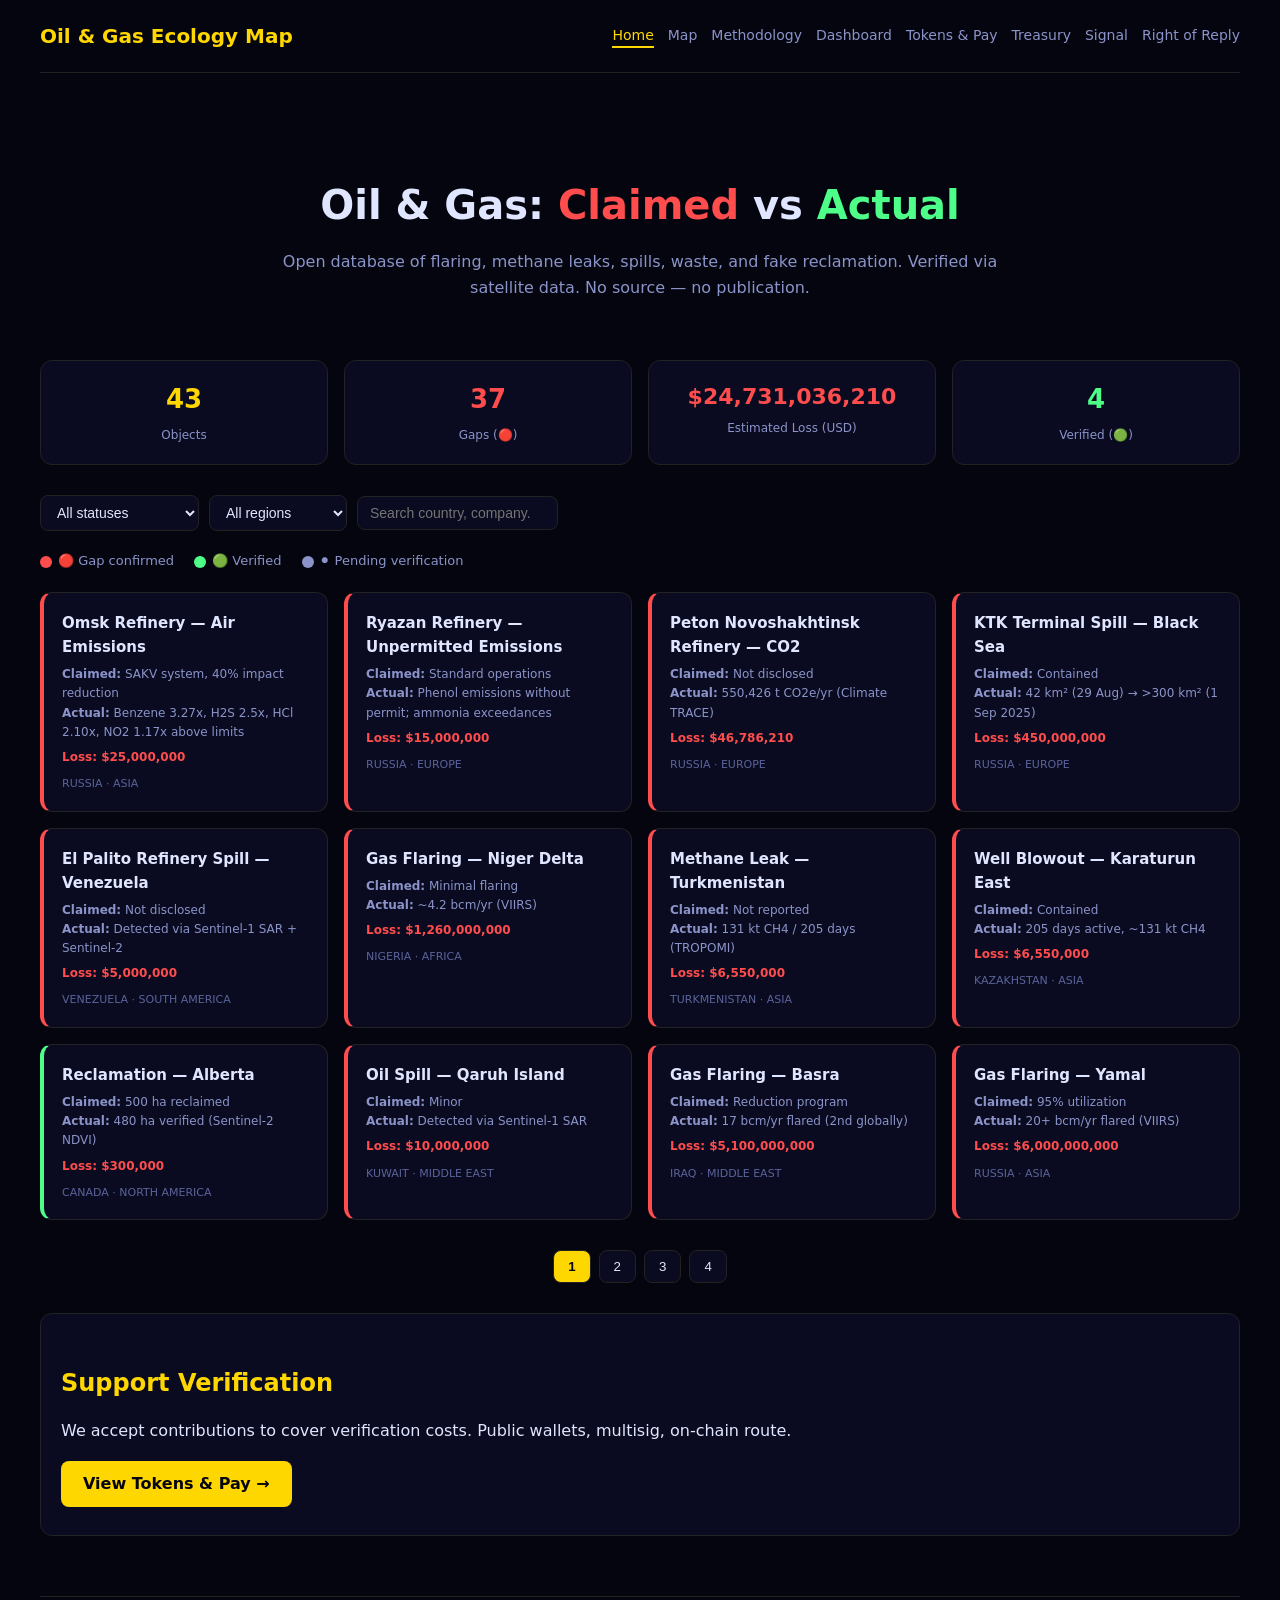
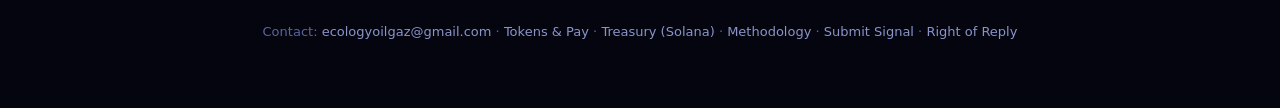
==== index.html @ 0d6c4e6f "Update index.html" ====
<!DOCTYPE html>
<html lang="en">
<head>
<meta charset="UTF-8">
<meta name="viewport" content="width=device-width,initial-scale=1">
<title>Oil & Gas Ecology Map — Claimed vs Actual</title>
<meta name="description" content="Open database of oil & gas gaps: flaring, methane leaks, spills, waste, fake reclamation. Verified via VIIRS, TROPOMI, Sentinel.">
<link rel="stylesheet" href="style.css">
</head>
<body>
<header>
  <div class="logo">Oil & Gas Ecology Map</div>
  <nav>
    <a href="index.html" class="active">Home</a>
    <a href="map.html">Map</a>
    <a href="methodology.html">Methodology</a>
    <a href="dashboard.html">Dashboard</a>
    <a href="tokens.html">Tokens & Pay</a>
    <a href="treasury.html">Treasury</a>
    <a href="signal.html">Signal</a>
    <a href="response.html">Right of Reply</a>
  </nav>
</header>
<main>
  <section class="hero">
    <h1>Oil & Gas: <span class="red">Claimed</span> vs <span class="green">Actual</span></h1>
    <p>Open database of flaring, methane leaks, spills, waste, and fake reclamation. Verified via satellite data. No source — no publication.</p>
  </section>
  <section class="stats" id="stats"></section>
  <div class="filters">
    <select id="filter-status">
      <option value="">All statuses</option>
      <option value="red">🔴 Gap confirmed</option>
      <option value="green">🟢 Verified</option>
      <option value="gray">⚫ Pending</option>
    </select>
    <select id="filter-region">
      <option value="">All regions</option>
      <option>Africa</option><option>Asia</option><option>Europe</option>
      <option>North America</option><option>South America</option>
      <option>Oceania</option><option>Middle East</option>
    </select>
    <input id="filter-search" type="search" placeholder="Search country, company...">
  </div>
  <div class="legend">
    <span><i class="dot red"></i> 🔴 Gap confirmed</span>
    <span><i class="dot green"></i> 🟢 Verified</span>
    <span><i class="dot gray"></i> ⚫ Pending verification</span>
  </div>
  <section id="cards" class="grid"></section>
  <div id="pagination" class="pagination"></div>
  <section class="detail-block">
    <h2>Support Verification</h2>
    <p>We accept contributions to cover verification costs. Public wallets, multisig, on-chain route.</p>
    <p><a href="tokens.html" class="btn-primary">View Tokens & Pay →</a></p>
  </section>
</main>
<footer>
  <p>Contact: <a href="mailto:ecologyoilgaz@gmail.com">ecologyoilgaz@gmail.com</a> ·
    <a href="tokens.html">Tokens & Pay</a> ·
    <a href="treasury.html">Treasury (Solana)</a> ·
    <a href="methodology.html">Methodology</a> ·
    <a href="signal.html">Submit Signal</a> ·
    <a href="response.html">Right of Reply</a>
  </p>
</footer>
<script src="app.js"></script>
</body>
</html>
---- style.css ----
:root{--bg:#050510;--text:#E0E6FF;--red:#FF4D4D;--green:#4DFF88;--gold:#FFD700;--muted:#8A94C8;--card:#0a0a20;--border:#222;}
*{margin:0;padding:0;box-sizing:border-box;}
body{font-family:system-ui,-apple-system,sans-serif;background:var(--bg);color:var(--text);line-height:1.6;padding:0 20px 40px;}
a{color:var(--gold);text-decoration:none;}
a:hover{text-decoration:underline;}
header{display:flex;justify-content:space-between;align-items:center;padding:20px 0;border-bottom:1px solid var(--border);margin-bottom:30px;flex-wrap:wrap;gap:10px;max-width:1200px;margin-left:auto;margin-right:auto;}
.logo{font-weight:700;font-size:20px;color:var(--gold);}
nav{display:flex;gap:14px;flex-wrap:wrap;}
nav a{color:var(--muted);font-size:14px;}
nav a:hover{color:var(--gold);}
nav a.active{color:var(--gold);border-bottom:2px solid var(--gold);}
main{max-width:1200px;margin:0 auto;}
.hero{text-align:center;padding:50px 0 30px;}
.hero h1{font-size:40px;margin-bottom:12px;}
.hero .red{color:var(--red);}.hero .green{color:var(--green);}
.hero p{color:var(--muted);max-width:750px;margin:0 auto;}
.stats{display:grid;grid-template-columns:repeat(4,1fr);gap:16px;margin:30px 0;}
.stat{background:var(--card);border:1px solid var(--border);border-radius:12px;padding:18px;text-align:center;}
.stat .num{display:block;font-size:26px;font-weight:700;color:var(--gold);}
.stat .label{font-size:12px;color:var(--muted);}
.grid{display:grid;grid-template-columns:repeat(auto-fill,minmax(280px,1fr));gap:16px;margin:20px 0;}
.card{background:var(--card);border-radius:12px;padding:18px;color:var(--text);border:1px solid var(--border);transition:.2s;}
.card:hover{border-color:var(--gold);transform:translateY(-2px);}
.card.red{border-left:4px solid var(--red);}
.card.green{border-left:4px solid var(--green);}
.card.gray{border-left:4px solid var(--muted);}
.card-title{font-weight:600;margin-bottom:6px;font-size:15px;}
.card-meta{font-size:12px;color:var(--muted);}
.card-country{font-size:11px;text-transform:uppercase;color:#5A649A;margin-top:8px;}
.filters{display:flex;gap:10px;flex-wrap:wrap;margin:20px 0;align-items:center;}
.filters select,.filters input{background:var(--card);border:1px solid var(--border);color:var(--text);padding:8px 12px;border-radius:8px;font-size:14px;}
.filters select:focus,.filters input:focus{outline:none;border-color:var(--gold);}
h1{font-size:32px;margin:20px 0;}
h2{font-size:24px;margin:30px 0 15px;color:var(--gold);}
h3{font-size:16px;margin:20px 0 8px;color:var(--muted);text-transform:uppercase;letter-spacing:.5px;}
.detail-block{background:var(--card);border:1px solid var(--border);border-radius:12px;padding:20px;margin:20px 0;}
.detail-block p{margin:8px 0;}
.status-badge{display:inline-block;padding:6px 14px;border-radius:20px;font-size:13px;font-weight:600;margin:10px 0;}
.status-badge.red{background:rgba(255,77,77,.15);color:var(--red);border:1px solid var(--red);}
.status-badge.green{background:rgba(77,255,136,.15);color:var(--green);border:1px solid var(--green);}
.status-badge.gray{background:rgba(138,148,200,.15);color:var(--muted);border:1px solid var(--muted);}
table{width:100%;border-collapse:collapse;margin:15px 0;font-size:14px;}
th,td{padding:10px;text-align:left;border-bottom:1px solid var(--border);}
th{color:var(--muted);font-size:12px;text-transform:uppercase;}
footer{margin-top:60px;padding:25px 0;border-top:1px solid var(--border);font-size:13px;color:#5A649A;text-align:center;max-width:1200px;margin-left:auto;margin-right:auto;}
footer a{color:var(--muted);}
#map{height:70vh;border-radius:12px;border:1px solid var(--border);}
.legend{display:flex;gap:20px;margin:15px 0;font-size:13px;color:var(--muted);flex-wrap:wrap;}
.legend span{display:flex;align-items:center;gap:6px;}
.dot{width:12px;height:12px;border-radius:50%;display:inline-block;}
.dot.red{background:var(--red);}.dot.green{background:var(--green);}.dot.gray{background:var(--muted);}
.pagination{display:flex;gap:8px;justify-content:center;margin:30px 0;flex-wrap:wrap;}
.pagination button{background:var(--card);border:1px solid var(--border);color:var(--text);padding:8px 14px;border-radius:8px;cursor:pointer;}
.pagination button:hover{border-color:var(--gold);}
.pagination button.active{background:var(--gold);color:var(--bg);font-weight:600;}
.btn-primary{display:inline-block;background:var(--gold);color:var(--bg);padding:10px 22px;border-radius:8px;font-weight:700;margin-top:10px;}
.btn-primary:hover{opacity:.9;}
code{background:#111;padding:2px 6px;border-radius:4px;font-size:13px;color:var(--gold);word-break:break-all;}
@media(max-width:768px){.stats{grid-template-columns:1fr 1fr;}.hero h1{font-size:28px;}header{flex-direction:column;align-items:flex-start;}}
@media(max-width:480px){.stats{grid-template-columns:1fr;}}
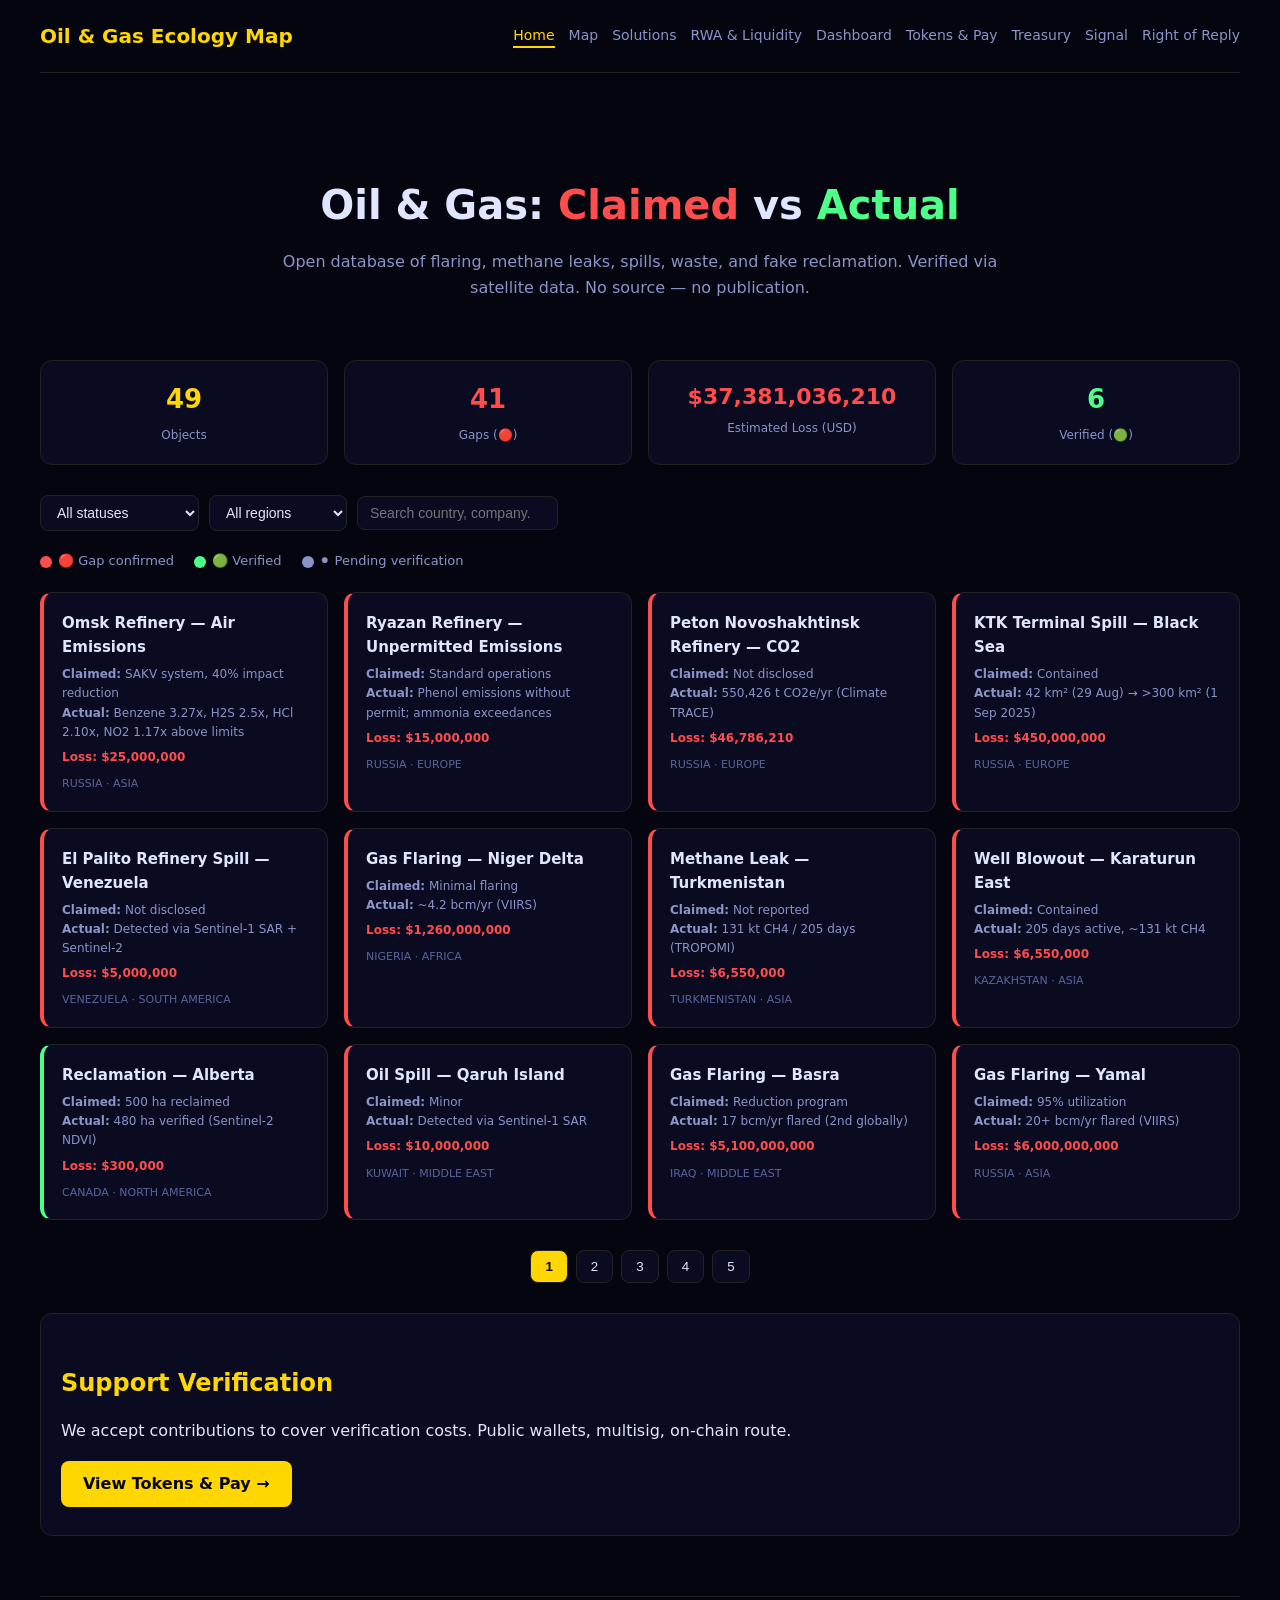
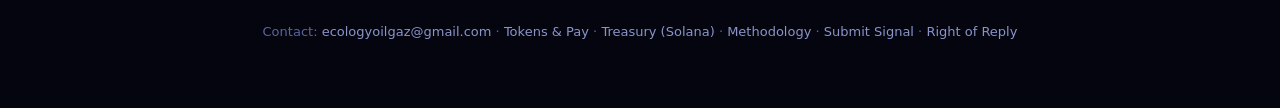
==== commit 7809fdf8: "Update index.html" ====
--- a/index.html
+++ b/index.html
@@ -13,7 +13,8 @@
   <nav>
     <a href="index.html" class="active">Home</a>
     <a href="map.html">Map</a>
-    <a href="methodology.html">Methodology</a>
+    <a href="solutions.html">Solutions</a>
+    <a href="rwa.html">RWA & Liquidity</a>
     <a href="dashboard.html">Dashboard</a>
     <a href="tokens.html">Tokens & Pay</a>
     <a href="treasury.html">Treasury</a>
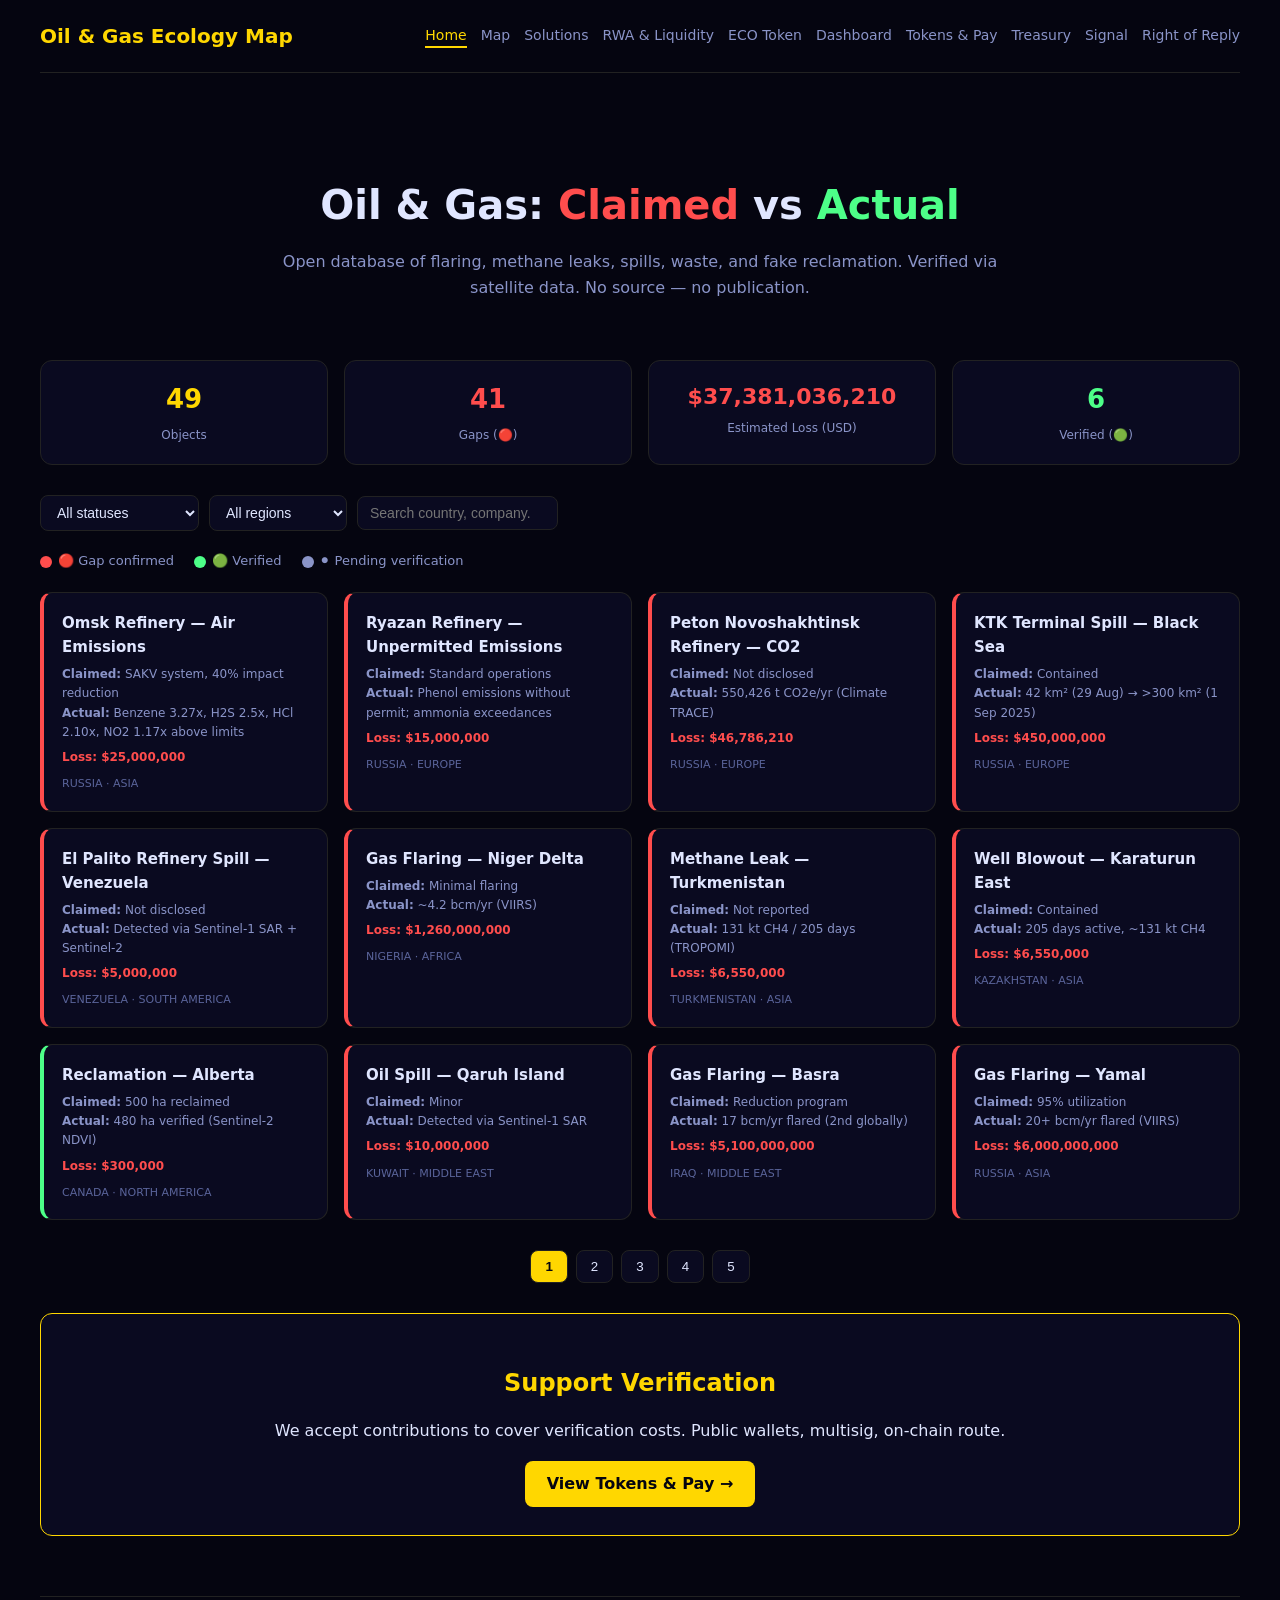
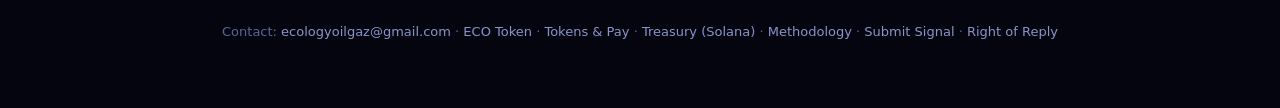
==== commit 02e06fa6: "Update index.html" ====
--- a/index.html
+++ b/index.html
@@ -5,6 +5,7 @@
 <meta name="viewport" content="width=device-width,initial-scale=1">
 <title>Oil & Gas Ecology Map — Claimed vs Actual</title>
 <meta name="description" content="Open database of oil & gas gaps: flaring, methane leaks, spills, waste, fake reclamation. Verified via VIIRS, TROPOMI, Sentinel.">
+<link rel="icon" href="favicon.png" type="image/png">
 <link rel="stylesheet" href="style.css">
 </head>
 <body>
@@ -15,6 +16,7 @@
     <a href="map.html">Map</a>
     <a href="solutions.html">Solutions</a>
     <a href="rwa.html">RWA & Liquidity</a>
+    <a href="eco-token.html">ECO Token</a>
     <a href="dashboard.html">Dashboard</a>
     <a href="tokens.html">Tokens & Pay</a>
     <a href="treasury.html">Treasury</a>
@@ -50,7 +52,7 @@
   </div>
   <section id="cards" class="grid"></section>
   <div id="pagination" class="pagination"></div>
-  <section class="detail-block">
+  <section class="detail-block" style="text-align:center; border-color: var(--gold);">
     <h2>Support Verification</h2>
     <p>We accept contributions to cover verification costs. Public wallets, multisig, on-chain route.</p>
     <p><a href="tokens.html" class="btn-primary">View Tokens & Pay →</a></p>
@@ -58,6 +60,7 @@
 </main>
 <footer>
   <p>Contact: <a href="mailto:ecologyoilgaz@gmail.com">ecologyoilgaz@gmail.com</a> ·
+    <a href="eco-token.html">ECO Token</a> ·
     <a href="tokens.html">Tokens & Pay</a> ·
     <a href="treasury.html">Treasury (Solana)</a> ·
     <a href="methodology.html">Methodology</a> ·
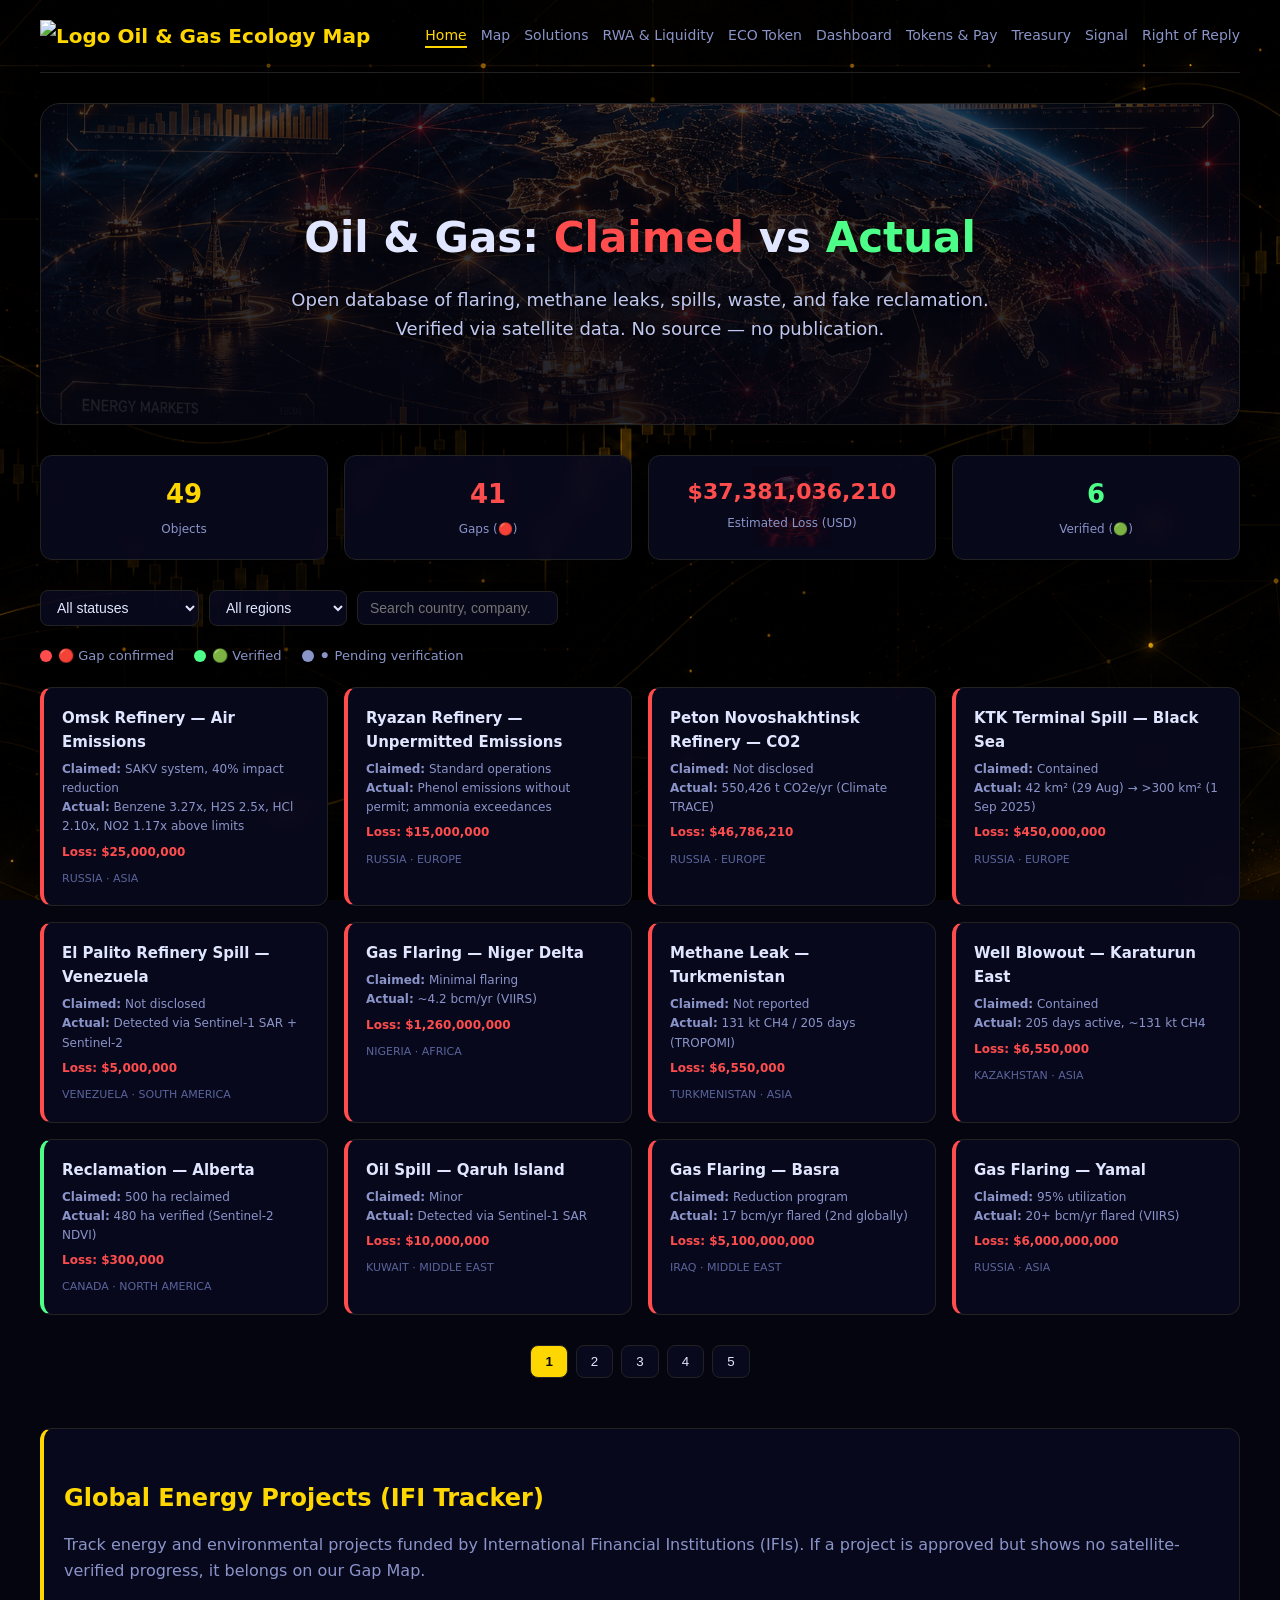
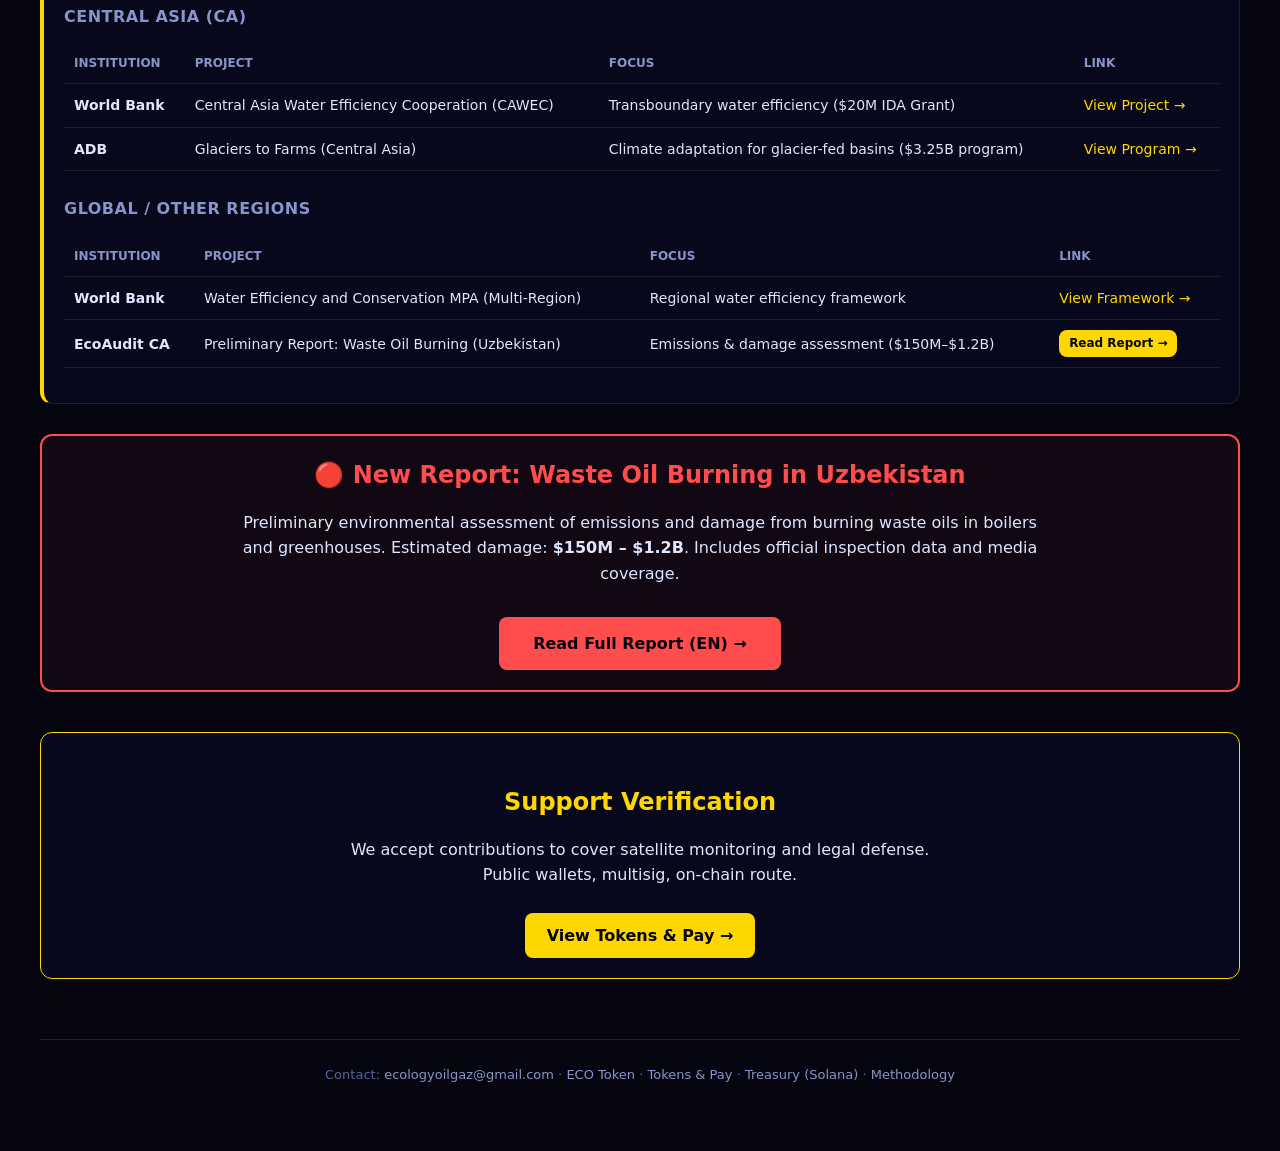
==== commit c6c559f3: "Update index.html" ====
--- a/index.html
+++ b/index.html
@@ -4,13 +4,12 @@
 <meta charset="UTF-8">
 <meta name="viewport" content="width=device-width,initial-scale=1">
 <title>Oil & Gas Ecology Map — Claimed vs Actual</title>
-<meta name="description" content="Open database of oil & gas gaps: flaring, methane leaks, spills, waste, fake reclamation. Verified via VIIRS, TROPOMI, Sentinel.">
 <link rel="icon" href="favicon.png" type="image/png">
 <link rel="stylesheet" href="style.css">
 </head>
 <body>
 <header>
-  <div class="logo">Oil & Gas Ecology Map</div>
+  <div class="logo"><img src="logo-header.png" alt="Logo"> Oil & Gas Ecology Map</div>
   <nav>
     <a href="index.html" class="active">Home</a>
     <a href="map.html">Map</a>
@@ -29,7 +28,9 @@
     <h1>Oil & Gas: <span class="red">Claimed</span> vs <span class="green">Actual</span></h1>
     <p>Open database of flaring, methane leaks, spills, waste, and fake reclamation. Verified via satellite data. No source — no publication.</p>
   </section>
+  
   <section class="stats" id="stats"></section>
+  
   <div class="filters">
     <select id="filter-status">
       <option value="">All statuses</option>
@@ -39,23 +40,89 @@
     </select>
     <select id="filter-region">
       <option value="">All regions</option>
-      <option>Africa</option><option>Asia</option><option>Europe</option>
-      <option>North America</option><option>South America</option>
-      <option>Oceania</option><option>Middle East</option>
+      <option>Africa</option>
+      <option>Asia</option>
+      <option>Central Asia</option>
+      <option>Europe</option>
+      <option>North America</option>
+      <option>South America</option>
+      <option>Oceania</option>
+      <option>Middle East</option>
+      <option>Global</option>
     </select>
     <input id="filter-search" type="search" placeholder="Search country, company...">
   </div>
+  
   <div class="legend">
     <span><i class="dot red"></i> 🔴 Gap confirmed</span>
     <span><i class="dot green"></i> 🟢 Verified</span>
     <span><i class="dot gray"></i> ⚫ Pending verification</span>
   </div>
+  
   <section id="cards" class="grid"></section>
   <div id="pagination" class="pagination"></div>
-  <section class="detail-block" style="text-align:center; border-color: var(--gold);">
+
+  <!-- БЛОК IFI PROJECT TRACKER -->
+  <section class="detail-block" style="border-left: 4px solid var(--gold); margin-top: 50px;">
+    <h2>Global Energy Projects (IFI Tracker)</h2>
+    <p style="color:var(--muted); margin-bottom: 20px;">
+      Track energy and environmental projects funded by International Financial Institutions (IFIs). 
+      If a project is approved but shows no satellite-verified progress, it belongs on our Gap Map.
+    </p>
+
+    <h3>Central Asia (CA)</h3>
+    <table style="width:100%; margin-bottom: 25px;">
+      <thead><tr><th>Institution</th><th>Project</th><th>Focus</th><th>Link</th></tr></thead>
+      <tbody>
+        <tr>
+          <td><strong>World Bank</strong></td>
+          <td>Central Asia Water Efficiency Cooperation (CAWEC)</td>
+          <td>Transboundary water efficiency ($20M IDA Grant)</td>
+          <td><a href="https://projects.worldbank.org/en/projects-operations/project-detail/P515897" target="_blank">View Project →</a></td>
+        </tr>
+        <tr>
+          <td><strong>ADB</strong></td>
+          <td>Glaciers to Farms (Central Asia)</td>
+          <td>Climate adaptation for glacier-fed basins ($3.25B program)</td>
+          <td><a href="https://www.adb.org/news/green-climate-fund-approves-250-million-adb-glacial-melt-adaptation-program-central-asia-south" target="_blank">View Program →</a></td>
+        </tr>
+      </tbody>
+    </table>
+
+    <h3>Global / Other Regions</h3>
+    <table style="width:100%;">
+      <thead><tr><th>Institution</th><th>Project</th><th>Focus</th><th>Link</th></tr></thead>
+      <tbody>
+        <tr>
+          <td><strong>World Bank</strong></td>
+          <td>Water Efficiency and Conservation MPA (Multi-Region)</td>
+          <td>Regional water efficiency framework</td>
+          <td><a href="https://projects.worldbank.org/en/projects-operations/project-detail/P515897" target="_blank">View Framework →</a></td>
+        </tr>
+        <tr>
+          <td><strong>EcoAudit CA</strong></td>
+          <td>Preliminary Report: Waste Oil Burning (Uzbekistan)</td>
+          <td>Emissions & damage assessment ($150M–$1.2B)</td>
+          <td><a href="report-oil-uz.html" class="btn-primary" style="padding: 4px 10px; font-size: 12px; margin-top: 0;">Read Report →</a></td>
+        </tr>
+      </tbody>
+    </table>
+  </section>
+
+  <!-- ВЫДЕЛЕННЫЙ БЛОК ОТЧЁТА -->
+  <section class="detail-block" style="border: 2px solid var(--red); background: rgba(255, 77, 77, 0.05); margin-top: 30px; text-align: center;">
+    <h2 style="color: var(--red); margin-top: 0;">🔴 New Report: Waste Oil Burning in Uzbekistan</h2>
+    <p style="max-width: 800px; margin: 0 auto 20px auto; color: var(--text); font-size: 16px;">
+      Preliminary environmental assessment of emissions and damage from burning waste oils in boilers and greenhouses. 
+      Estimated damage: <strong>$150M – $1.2B</strong>. Includes official inspection data and media coverage.
+    </p>
+    <a href="report-oil-uz.html" class="btn-primary" style="background: var(--red); font-size: 16px; padding: 14px 34px;">Read Full Report (EN) →</a>
+  </section>
+
+  <section class="detail-block" style="text-align:center; border-color: var(--gold); margin-top: 40px;">
     <h2>Support Verification</h2>
-    <p>We accept contributions to cover verification costs. Public wallets, multisig, on-chain route.</p>
-    <p><a href="tokens.html" class="btn-primary">View Tokens & Pay →</a></p>
+    <p style="max-width: 600px; margin: 0 auto 15px auto;">We accept contributions to cover satellite monitoring and legal defense. Public wallets, multisig, on-chain route.</p>
+    <a href="tokens.html" class="btn-primary">View Tokens & Pay →</a>
   </section>
 </main>
 <footer>
@@ -63,9 +130,7 @@
     <a href="eco-token.html">ECO Token</a> ·
     <a href="tokens.html">Tokens & Pay</a> ·
     <a href="treasury.html">Treasury (Solana)</a> ·
-    <a href="methodology.html">Methodology</a> ·
-    <a href="signal.html">Submit Signal</a> ·
-    <a href="response.html">Right of Reply</a>
+    <a href="methodology.html">Methodology</a>
   </p>
 </footer>
 <script src="app.js"></script>
--- a/style.css
+++ b/style.css
@@ -1,39 +1,47 @@
-:root{--bg:#050510;--text:#E0E6FF;--red:#FF4D4D;--green:#4DFF88;--gold:#FFD700;--muted:#8A94C8;--card:#0a0a20;--border:#222;}
+:root{--bg:#050510;--text:#E0E6FF;--red:#FF4D4D;--green:#4DFF88;--gold:#FFD700;--muted:#8A94C8;--card:rgba(10, 10, 32, 0.85);--border:#222;}
 *{margin:0;padding:0;box-sizing:border-box;}
-body{font-family:system-ui,-apple-system,sans-serif;background:var(--bg);color:var(--text);line-height:1.6;padding:0 20px 40px;}
+body{font-family:system-ui,-apple-system,sans-serif;background:var(--bg);color:var(--text);line-height:1.6;padding:0 20px 40px;background-image:url('pattern-bg.png');background-size:cover;background-attachment:fixed;background-position:center;}
 a{color:var(--gold);text-decoration:none;}
 a:hover{text-decoration:underline;}
-header{display:flex;justify-content:space-between;align-items:center;padding:20px 0;border-bottom:1px solid var(--border);margin-bottom:30px;flex-wrap:wrap;gap:10px;max-width:1200px;margin-left:auto;margin-right:auto;}
+header{display:flex;justify-content:space-between;align-items:center;padding:20px 0;border-bottom:1px solid var(--border);margin-bottom:30px;flex-wrap:wrap;gap:10px;max-width:1200px;margin-left:auto;margin-right:auto;position:relative;z-index:10;}
 .logo{font-weight:700;font-size:20px;color:var(--gold);}
 nav{display:flex;gap:14px;flex-wrap:wrap;}
 nav a{color:var(--muted);font-size:14px;}
 nav a:hover{color:var(--gold);}
 nav a.active{color:var(--gold);border-bottom:2px solid var(--gold);}
-main{max-width:1200px;margin:0 auto;}
-.hero{text-align:center;padding:50px 0 30px;}
-.hero h1{font-size:40px;margin-bottom:12px;}
+main{max-width:1200px;margin:0 auto;position:relative;z-index:10;}
+
+/* Обновленный Hero с фоновым изображением */
+.hero{text-align:center;padding:80px 20px;margin-bottom:30px;border-radius:20px;background-image:linear-gradient(rgba(5,5,16,0.7), rgba(5,5,16,0.9)), url('hero-bg.png');background-size:cover;background-position:center;border:1px solid var(--border);box-shadow:0 0 30px rgba(0,0,0,0.5);}
+.hero h1{font-size:42px;margin-bottom:15px;text-shadow:0 2px 10px rgba(0,0,0,0.8);}
 .hero .red{color:var(--red);}.hero .green{color:var(--green);}
-.hero p{color:var(--muted);max-width:750px;margin:0 auto;}
+.hero p{color:#C0C8F0;max-width:750px;margin:0 auto;font-size:18px;text-shadow:0 1px 5px rgba(0,0,0,0.8);}
+
+/* Обновленная статистика с иконкой */
 .stats{display:grid;grid-template-columns:repeat(4,1fr);gap:16px;margin:30px 0;}
-.stat{background:var(--card);border:1px solid var(--border);border-radius:12px;padding:18px;text-align:center;}
-.stat .num{display:block;font-size:26px;font-weight:700;color:var(--gold);}
-.stat .label{font-size:12px;color:var(--muted);}
+.stat{background:var(--card);backdrop-filter:blur(10px);border:1px solid var(--border);border-radius:12px;padding:18px;text-align:center;position:relative;overflow:hidden;}
+.stat .num{display:block;font-size:26px;font-weight:700;color:var(--gold);position:relative;z-index:2;}
+.stat .label{font-size:12px;color:var(--muted);position:relative;z-index:2;}
+.stat.loss-icon::before{content:'';position:absolute;top:50%;left:50%;transform:translate(-50%, -50%);width:80px;height:80px;background-image:url('icon-loss.png');background-size:contain;background-repeat:no-repeat;opacity:0.15;z-index:1;}
+
 .grid{display:grid;grid-template-columns:repeat(auto-fill,minmax(280px,1fr));gap:16px;margin:20px 0;}
-.card{background:var(--card);border-radius:12px;padding:18px;color:var(--text);border:1px solid var(--border);transition:.2s;}
-.card:hover{border-color:var(--gold);transform:translateY(-2px);}
+.card{background:var(--card);backdrop-filter:blur(10px);border-radius:12px;padding:18px;color:var(--text);border:1px solid var(--border);transition:.2s;}
+.card:hover{border-color:var(--gold);transform:translateY(-3px);box-shadow:0 5px 15px rgba(255,215,0,0.1);}
 .card.red{border-left:4px solid var(--red);}
 .card.green{border-left:4px solid var(--green);}
 .card.gray{border-left:4px solid var(--muted);}
 .card-title{font-weight:600;margin-bottom:6px;font-size:15px;}
 .card-meta{font-size:12px;color:var(--muted);}
 .card-country{font-size:11px;text-transform:uppercase;color:#5A649A;margin-top:8px;}
+
+/* Остальные стили */
 .filters{display:flex;gap:10px;flex-wrap:wrap;margin:20px 0;align-items:center;}
 .filters select,.filters input{background:var(--card);border:1px solid var(--border);color:var(--text);padding:8px 12px;border-radius:8px;font-size:14px;}
 .filters select:focus,.filters input:focus{outline:none;border-color:var(--gold);}
 h1{font-size:32px;margin:20px 0;}
 h2{font-size:24px;margin:30px 0 15px;color:var(--gold);}
 h3{font-size:16px;margin:20px 0 8px;color:var(--muted);text-transform:uppercase;letter-spacing:.5px;}
-.detail-block{background:var(--card);border:1px solid var(--border);border-radius:12px;padding:20px;margin:20px 0;}
+.detail-block{background:var(--card);backdrop-filter:blur(10px);border:1px solid var(--border);border-radius:12px;padding:20px;margin:20px 0;}
 .detail-block p{margin:8px 0;}
 .status-badge{display:inline-block;padding:6px 14px;border-radius:20px;font-size:13px;font-weight:600;margin:10px 0;}
 .status-badge.red{background:rgba(255,77,77,.15);color:var(--red);border:1px solid var(--red);}
@@ -44,7 +52,9 @@
 th{color:var(--muted);font-size:12px;text-transform:uppercase;}
 footer{margin-top:60px;padding:25px 0;border-top:1px solid var(--border);font-size:13px;color:#5A649A;text-align:center;max-width:1200px;margin-left:auto;margin-right:auto;}
 footer a{color:var(--muted);}
-#map{height:70vh;border-radius:12px;border:1px solid var(--border);}
+
+/* Обновленная карта */
+#map{height:70vh;border-radius:12px;border:1px solid var(--border);background-image:url('map-bg.png');background-size:cover;background-position:center;}
 .legend{display:flex;gap:20px;margin:15px 0;font-size:13px;color:var(--muted);flex-wrap:wrap;}
 .legend span{display:flex;align-items:center;gap:6px;}
 .dot{width:12px;height:12px;border-radius:50%;display:inline-block;}
@@ -53,8 +63,13 @@
 .pagination button{background:var(--card);border:1px solid var(--border);color:var(--text);padding:8px 14px;border-radius:8px;cursor:pointer;}
 .pagination button:hover{border-color:var(--gold);}
 .pagination button.active{background:var(--gold);color:var(--bg);font-weight:600;}
-.btn-primary{display:inline-block;background:var(--gold);color:var(--bg);padding:10px 22px;border-radius:8px;font-weight:700;margin-top:10px;}
-.btn-primary:hover{opacity:.9;}
+.btn-primary{display:inline-block;background:var(--gold);color:var(--bg);padding:10px 22px;border-radius:8px;font-weight:700;margin-top:10px;transition:.2s;}
+.btn-primary:hover{opacity:.9;transform:scale(1.02);}
 code{background:#111;padding:2px 6px;border-radius:4px;font-size:13px;color:var(--gold);word-break:break-all;}
+
+/* Стили для картинок */
+.img-hero{width:100%;max-width:400px;border-radius:16px;box-shadow:0 0 30px rgba(255,215,0,0.15);margin:20px auto;display:block;}
+.img-solution{width:100%;border-radius:12px;margin:15px 0;border:1px solid var(--border);}
+
 @media(max-width:768px){.stats{grid-template-columns:1fr 1fr;}.hero h1{font-size:28px;}header{flex-direction:column;align-items:flex-start;}}
 @media(max-width:480px){.stats{grid-template-columns:1fr;}}
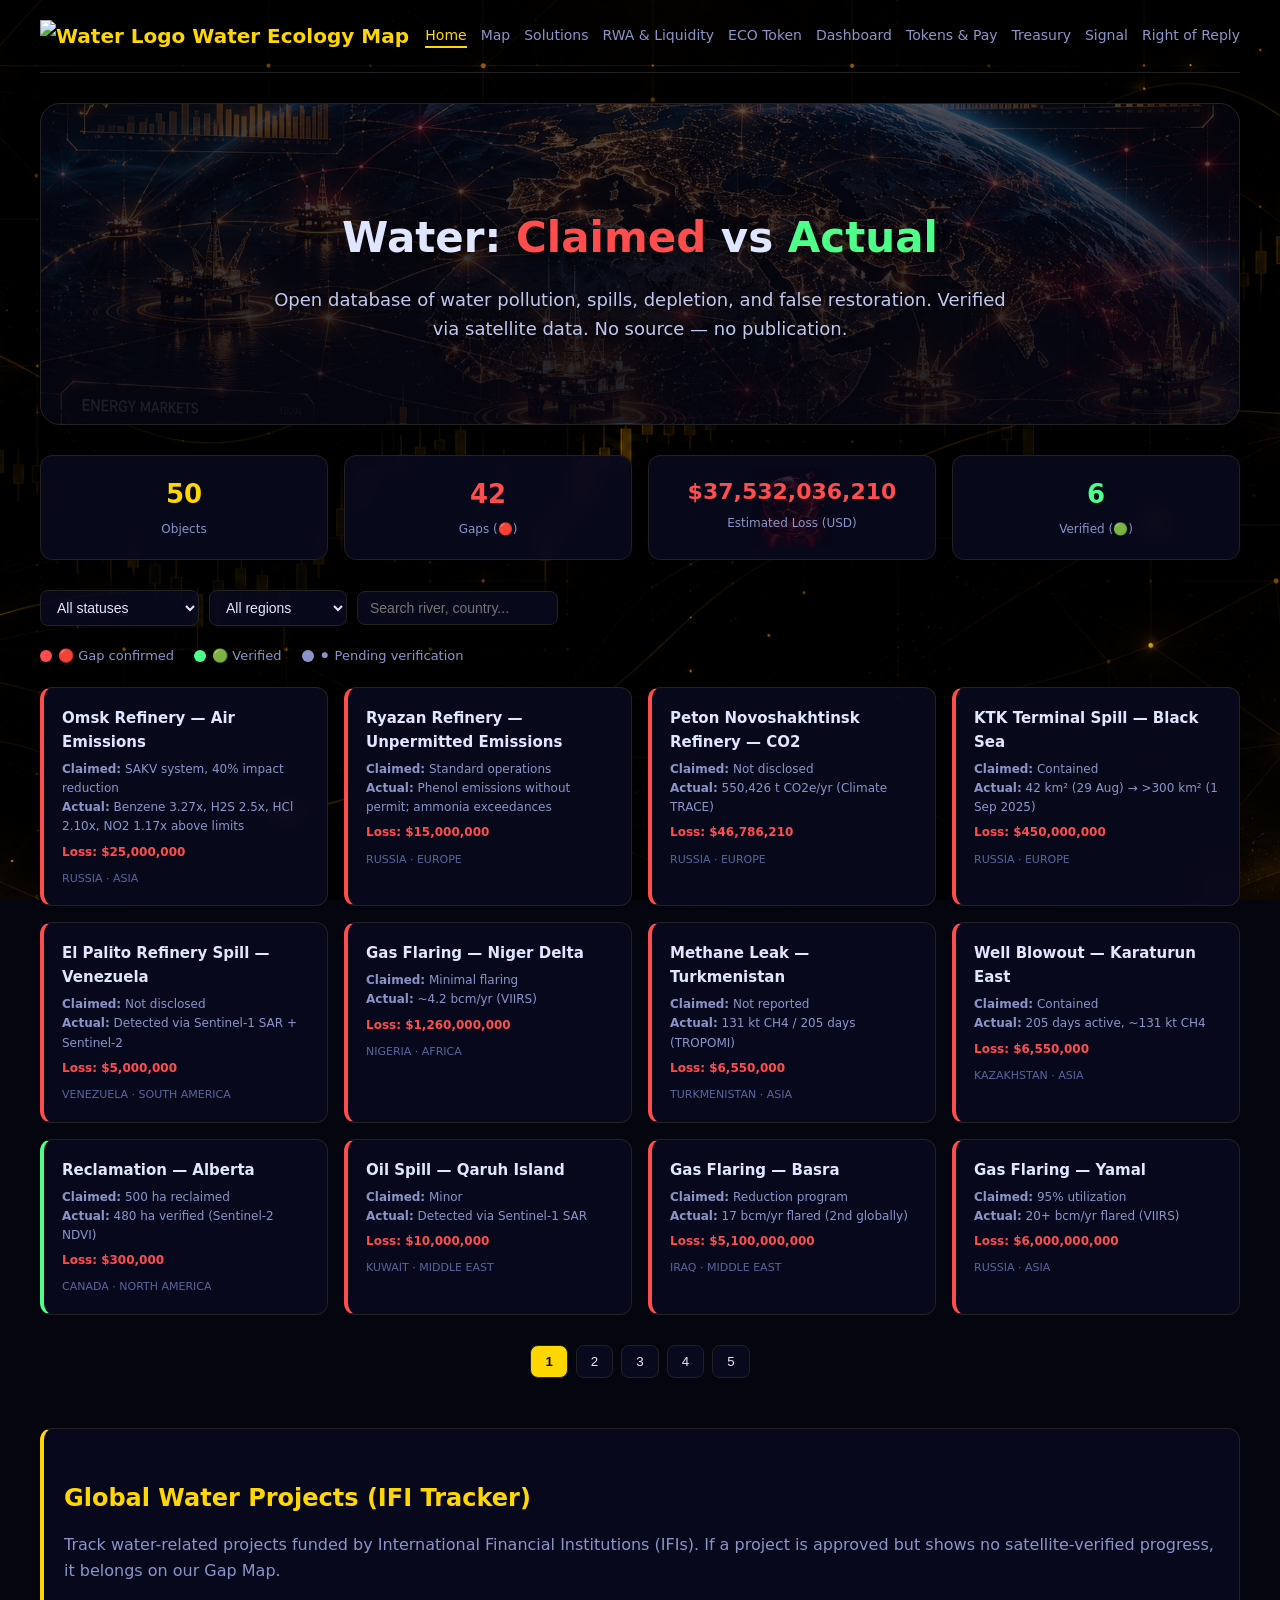
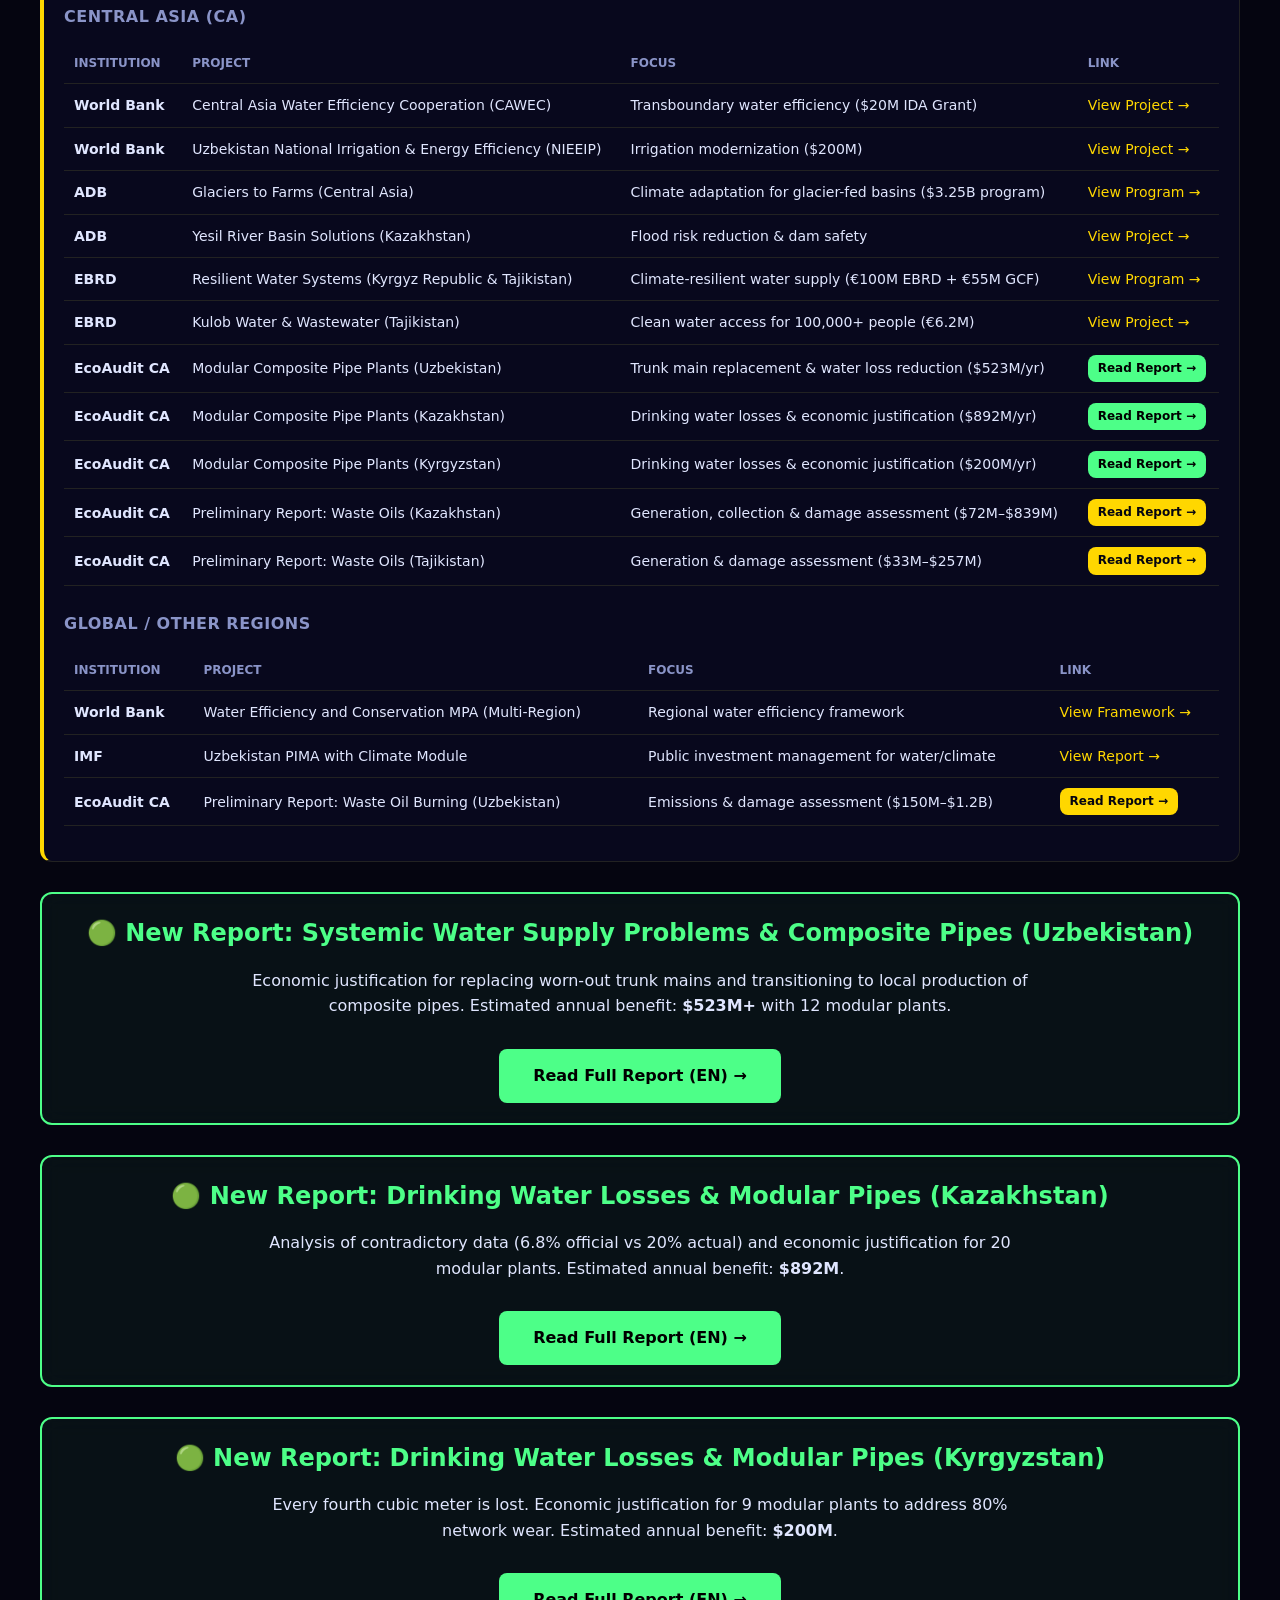
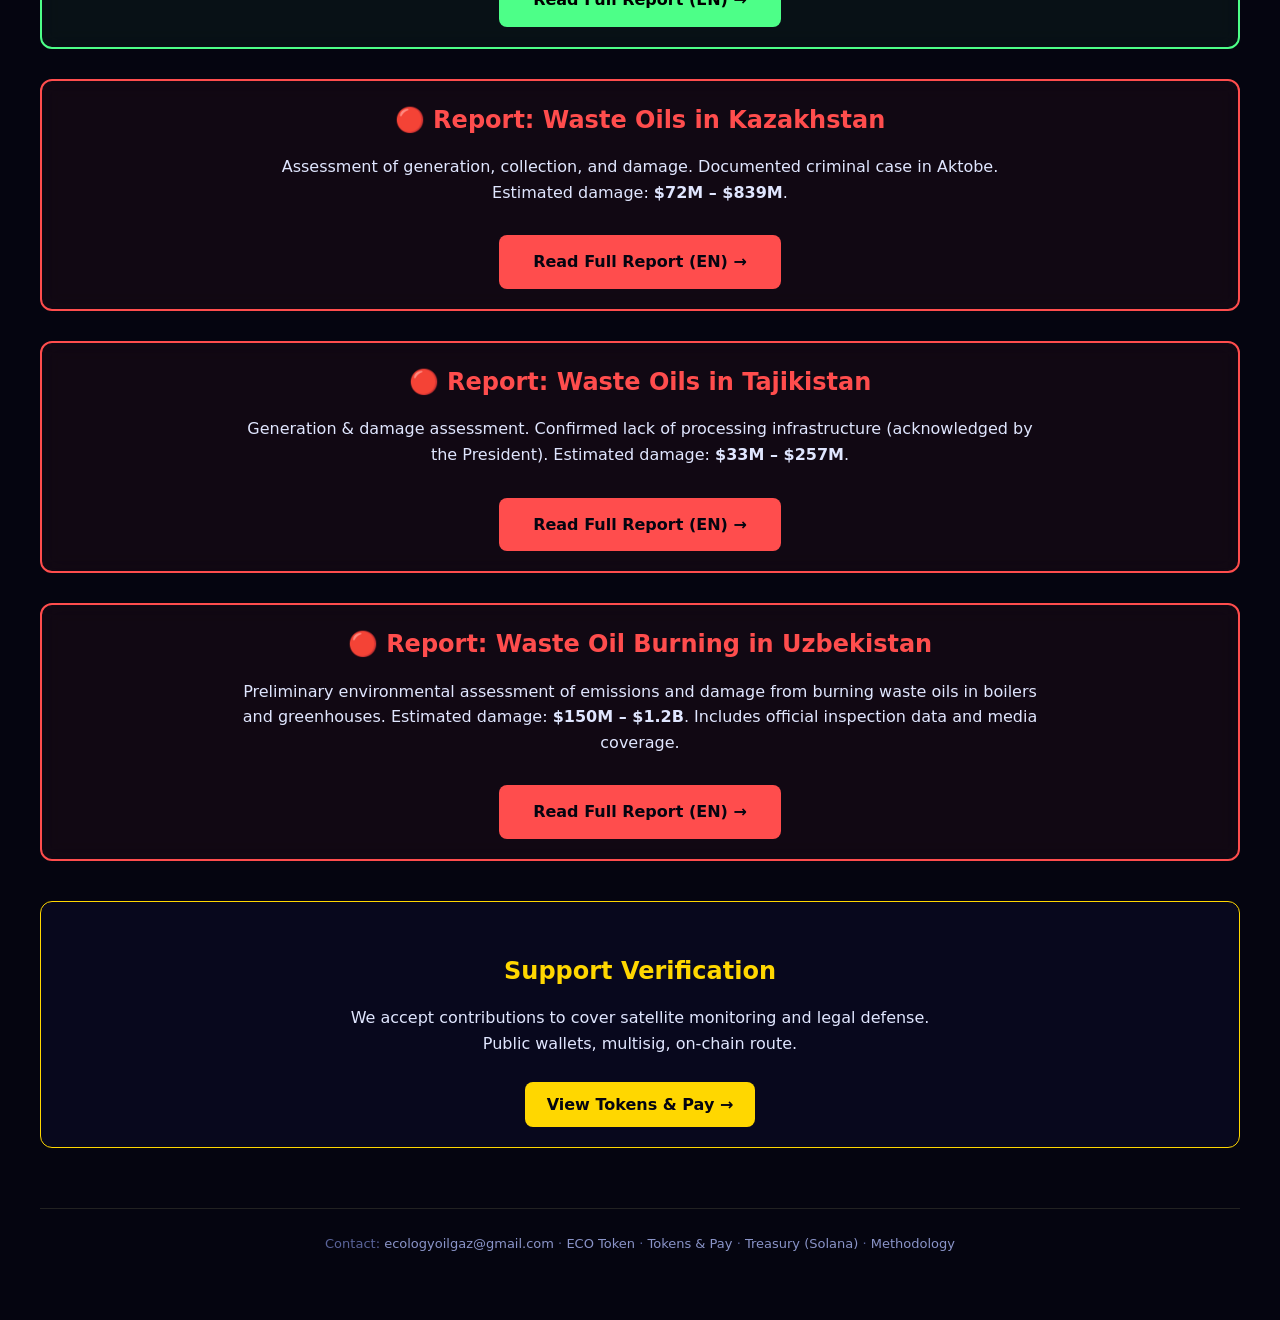
==== commit c018b7dc: "Update index.html" ====
--- a/index.html
+++ b/index.html
@@ -3,13 +3,13 @@
 <head>
 <meta charset="UTF-8">
 <meta name="viewport" content="width=device-width,initial-scale=1">
-<title>Oil & Gas Ecology Map — Claimed vs Actual</title>
-<link rel="icon" href="favicon.png" type="image/png">
+<title>Water Ecology Map — Claimed vs Actual</title>
+<link rel="icon" href="water-icon-loss.png" type="image/png">
 <link rel="stylesheet" href="style.css">
 </head>
 <body>
 <header>
-  <div class="logo"><img src="logo-header.png" alt="Logo"> Oil & Gas Ecology Map</div>
+  <div class="logo"><img src="water-logo.png" alt="Water Logo"> Water Ecology Map</div>
   <nav>
     <a href="index.html" class="active">Home</a>
     <a href="map.html">Map</a>
@@ -25,8 +25,8 @@
 </header>
 <main>
   <section class="hero">
-    <h1>Oil & Gas: <span class="red">Claimed</span> vs <span class="green">Actual</span></h1>
-    <p>Open database of flaring, methane leaks, spills, waste, and fake reclamation. Verified via satellite data. No source — no publication.</p>
+    <h1>Water: <span class="red">Claimed</span> vs <span class="green">Actual</span></h1>
+    <p>Open database of water pollution, spills, depletion, and false restoration. Verified via satellite data. No source — no publication.</p>
   </section>
   
   <section class="stats" id="stats"></section>
@@ -50,7 +50,7 @@
       <option>Middle East</option>
       <option>Global</option>
     </select>
-    <input id="filter-search" type="search" placeholder="Search country, company...">
+    <input id="filter-search" type="search" placeholder="Search river, country...">
   </div>
   
   <div class="legend">
@@ -64,9 +64,9 @@
 
   <!-- БЛОК IFI PROJECT TRACKER -->
   <section class="detail-block" style="border-left: 4px solid var(--gold); margin-top: 50px;">
-    <h2>Global Energy Projects (IFI Tracker)</h2>
+    <h2>Global Water Projects (IFI Tracker)</h2>
     <p style="color:var(--muted); margin-bottom: 20px;">
-      Track energy and environmental projects funded by International Financial Institutions (IFIs). 
+      Track water-related projects funded by International Financial Institutions (IFIs). 
       If a project is approved but shows no satellite-verified progress, it belongs on our Gap Map.
     </p>
 
@@ -81,11 +81,69 @@
           <td><a href="https://projects.worldbank.org/en/projects-operations/project-detail/P515897" target="_blank">View Project →</a></td>
         </tr>
         <tr>
+          <td><strong>World Bank</strong></td>
+          <td>Uzbekistan National Irrigation & Energy Efficiency (NIEEIP)</td>
+          <td>Irrigation modernization ($200M)</td>
+          <td><a href="https://projects.worldbank.org/en/projects-operations/project-detail/P504600" target="_blank">View Project →</a></td>
+        </tr>
+        <tr>
           <td><strong>ADB</strong></td>
           <td>Glaciers to Farms (Central Asia)</td>
           <td>Climate adaptation for glacier-fed basins ($3.25B program)</td>
           <td><a href="https://www.adb.org/news/green-climate-fund-approves-250-million-adb-glacial-melt-adaptation-program-central-asia-south" target="_blank">View Program →</a></td>
         </tr>
+        <tr>
+          <td><strong>ADB</strong></td>
+          <td>Yesil River Basin Solutions (Kazakhstan)</td>
+          <td>Flood risk reduction & dam safety</td>
+          <td><a href="https://www.adb.org/projects/59509-002/main" target="_blank">View Project →</a></td>
+        </tr>
+        <tr>
+          <td><strong>EBRD</strong></td>
+          <td>Resilient Water Systems (Kyrgyz Republic & Tajikistan)</td>
+          <td>Climate-resilient water supply (€100M EBRD + €55M GCF)</td>
+          <td><a href="https://www.ebrd.com/home/news-and-events/news/2026/ebrd-and-gcf-launch-climate-resilience-programme-for-water-syste.html" target="_blank">View Program →</a></td>
+        </tr>
+        <tr>
+          <td><strong>EBRD</strong></td>
+          <td>Kulob Water & Wastewater (Tajikistan)</td>
+          <td>Clean water access for 100,000+ people (€6.2M)</td>
+          <td><a href="https://www.ebrd.com/home/news-and-events/news/2026/ebrd-channels-eur-554-million-to-infrastructure-projects-in-tajikistan.html" target="_blank">View Project →</a></td>
+        </tr>
+        
+        <!-- ОТЧЕТЫ ПО ТРУБАМ В ЦА -->
+        <tr>
+          <td><strong>EcoAudit CA</strong></td>
+          <td>Modular Composite Pipe Plants (Uzbekistan)</td>
+          <td>Trunk main replacement & water loss reduction ($523M/yr)</td>
+          <td><a href="report-pipes-uz.html" class="btn-primary" style="padding: 4px 10px; font-size: 12px; margin-top: 0; background: var(--green); color: #000;">Read Report →</a></td>
+        </tr>
+        <tr>
+          <td><strong>EcoAudit CA</strong></td>
+          <td>Modular Composite Pipe Plants (Kazakhstan)</td>
+          <td>Drinking water losses & economic justification ($892M/yr)</td>
+          <td><a href="report-pipes-kz.html" class="btn-primary" style="padding: 4px 10px; font-size: 12px; margin-top: 0; background: var(--green); color: #000;">Read Report →</a></td>
+        </tr>
+        <tr>
+          <td><strong>EcoAudit CA</strong></td>
+          <td>Modular Composite Pipe Plants (Kyrgyzstan)</td>
+          <td>Drinking water losses & economic justification ($200M/yr)</td>
+          <td><a href="report-pipes-kg.html" class="btn-primary" style="padding: 4px 10px; font-size: 12px; margin-top: 0; background: var(--green); color: #000;">Read Report →</a></td>
+        </tr>
+        
+        <!-- ОТЧЕТЫ ПО МАСЛУ В ЦА -->
+        <tr>
+          <td><strong>EcoAudit CA</strong></td>
+          <td>Preliminary Report: Waste Oils (Kazakhstan)</td>
+          <td>Generation, collection & damage assessment ($72M–$839M)</td>
+          <td><a href="report-oil-kz.html" class="btn-primary" style="padding: 4px 10px; font-size: 12px; margin-top: 0;">Read Report →</a></td>
+        </tr>
+        <tr>
+          <td><strong>EcoAudit CA</strong></td>
+          <td>Preliminary Report: Waste Oils (Tajikistan)</td>
+          <td>Generation & damage assessment ($33M–$257M)</td>
+          <td><a href="report-oil-tj.html" class="btn-primary" style="padding: 4px 10px; font-size: 12px; margin-top: 0;">Read Report →</a></td>
+        </tr>
       </tbody>
     </table>
 
@@ -100,6 +158,12 @@
           <td><a href="https://projects.worldbank.org/en/projects-operations/project-detail/P515897" target="_blank">View Framework →</a></td>
         </tr>
         <tr>
+          <td><strong>IMF</strong></td>
+          <td>Uzbekistan PIMA with Climate Module</td>
+          <td>Public investment management for water/climate</td>
+          <td><a href="https://www.elibrary.imf.org/view/journals/029/2026/011/article-A001-en.xml" target="_blank">View Report →</a></td>
+        </tr>
+        <tr>
           <td><strong>EcoAudit CA</strong></td>
           <td>Preliminary Report: Waste Oil Burning (Uzbekistan)</td>
           <td>Emissions & damage assessment ($150M–$1.2B)</td>
@@ -109,9 +173,54 @@
     </table>
   </section>
 
-  <!-- ВЫДЕЛЕННЫЙ БЛОК ОТЧЁТА -->
+  <!-- БЛОКИ ОТЧЁТОВ -->
+  <section class="detail-block" style="border: 2px solid var(--green); background: rgba(77, 255, 136, 0.05); margin-top: 30px; text-align: center;">
+    <h2 style="color: var(--green); margin-top: 0;">🟢 New Report: Systemic Water Supply Problems & Composite Pipes (Uzbekistan)</h2>
+    <p style="max-width: 800px; margin: 0 auto 20px auto; color: var(--text); font-size: 16px;">
+      Economic justification for replacing worn-out trunk mains and transitioning to local production of composite pipes. 
+      Estimated annual benefit: <strong>$523M+</strong> with 12 modular plants.
+    </p>
+    <a href="report-pipes-uz.html" class="btn-primary" style="background: var(--green); color: #000; font-size: 16px; padding: 14px 34px;">Read Full Report (EN) →</a>
+  </section>
+
+  <section class="detail-block" style="border: 2px solid var(--green); background: rgba(77, 255, 136, 0.05); margin-top: 30px; text-align: center;">
+    <h2 style="color: var(--green); margin-top: 0;">🟢 New Report: Drinking Water Losses & Modular Pipes (Kazakhstan)</h2>
+    <p style="max-width: 800px; margin: 0 auto 20px auto; color: var(--text); font-size: 16px;">
+      Analysis of contradictory data (6.8% official vs 20% actual) and economic justification for 20 modular plants. 
+      Estimated annual benefit: <strong>$892M</strong>.
+    </p>
+    <a href="report-pipes-kz.html" class="btn-primary" style="background: var(--green); color: #000; font-size: 16px; padding: 14px 34px;">Read Full Report (EN) →</a>
+  </section>
+
+  <section class="detail-block" style="border: 2px solid var(--green); background: rgba(77, 255, 136, 0.05); margin-top: 30px; text-align: center;">
+    <h2 style="color: var(--green); margin-top: 0;">🟢 New Report: Drinking Water Losses & Modular Pipes (Kyrgyzstan)</h2>
+    <p style="max-width: 800px; margin: 0 auto 20px auto; color: var(--text); font-size: 16px;">
+      Every fourth cubic meter is lost. Economic justification for 9 modular plants to address 80% network wear. 
+      Estimated annual benefit: <strong>$200M</strong>.
+    </p>
+    <a href="report-pipes-kg.html" class="btn-primary" style="background: var(--green); color: #000; font-size: 16px; padding: 14px 34px;">Read Full Report (EN) →</a>
+  </section>
+
   <section class="detail-block" style="border: 2px solid var(--red); background: rgba(255, 77, 77, 0.05); margin-top: 30px; text-align: center;">
-    <h2 style="color: var(--red); margin-top: 0;">🔴 New Report: Waste Oil Burning in Uzbekistan</h2>
+    <h2 style="color: var(--red); margin-top: 0;">🔴 Report: Waste Oils in Kazakhstan</h2>
+    <p style="max-width: 800px; margin: 0 auto 20px auto; color: var(--text); font-size: 16px;">
+      Assessment of generation, collection, and damage. Documented criminal case in Aktobe. 
+      Estimated damage: <strong>$72M – $839M</strong>.
+    </p>
+    <a href="report-oil-kz.html" class="btn-primary" style="background: var(--red); font-size: 16px; padding: 14px 34px;">Read Full Report (EN) →</a>
+  </section>
+
+  <section class="detail-block" style="border: 2px solid var(--red); background: rgba(255, 77, 77, 0.05); margin-top: 30px; text-align: center;">
+    <h2 style="color: var(--red); margin-top: 0;">🔴 Report: Waste Oils in Tajikistan</h2>
+    <p style="max-width: 800px; margin: 0 auto 20px auto; color: var(--text); font-size: 16px;">
+      Generation & damage assessment. Confirmed lack of processing infrastructure (acknowledged by the President). 
+      Estimated damage: <strong>$33M – $257M</strong>.
+    </p>
+    <a href="report-oil-tj.html" class="btn-primary" style="background: var(--red); font-size: 16px; padding: 14px 34px;">Read Full Report (EN) →</a>
+  </section>
+
+  <section class="detail-block" style="border: 2px solid var(--red); background: rgba(255, 77, 77, 0.05); margin-top: 30px; text-align: center;">
+    <h2 style="color: var(--red); margin-top: 0;">🔴 Report: Waste Oil Burning in Uzbekistan</h2>
     <p style="max-width: 800px; margin: 0 auto 20px auto; color: var(--text); font-size: 16px;">
       Preliminary environmental assessment of emissions and damage from burning waste oils in boilers and greenhouses. 
       Estimated damage: <strong>$150M – $1.2B</strong>. Includes official inspection data and media coverage.
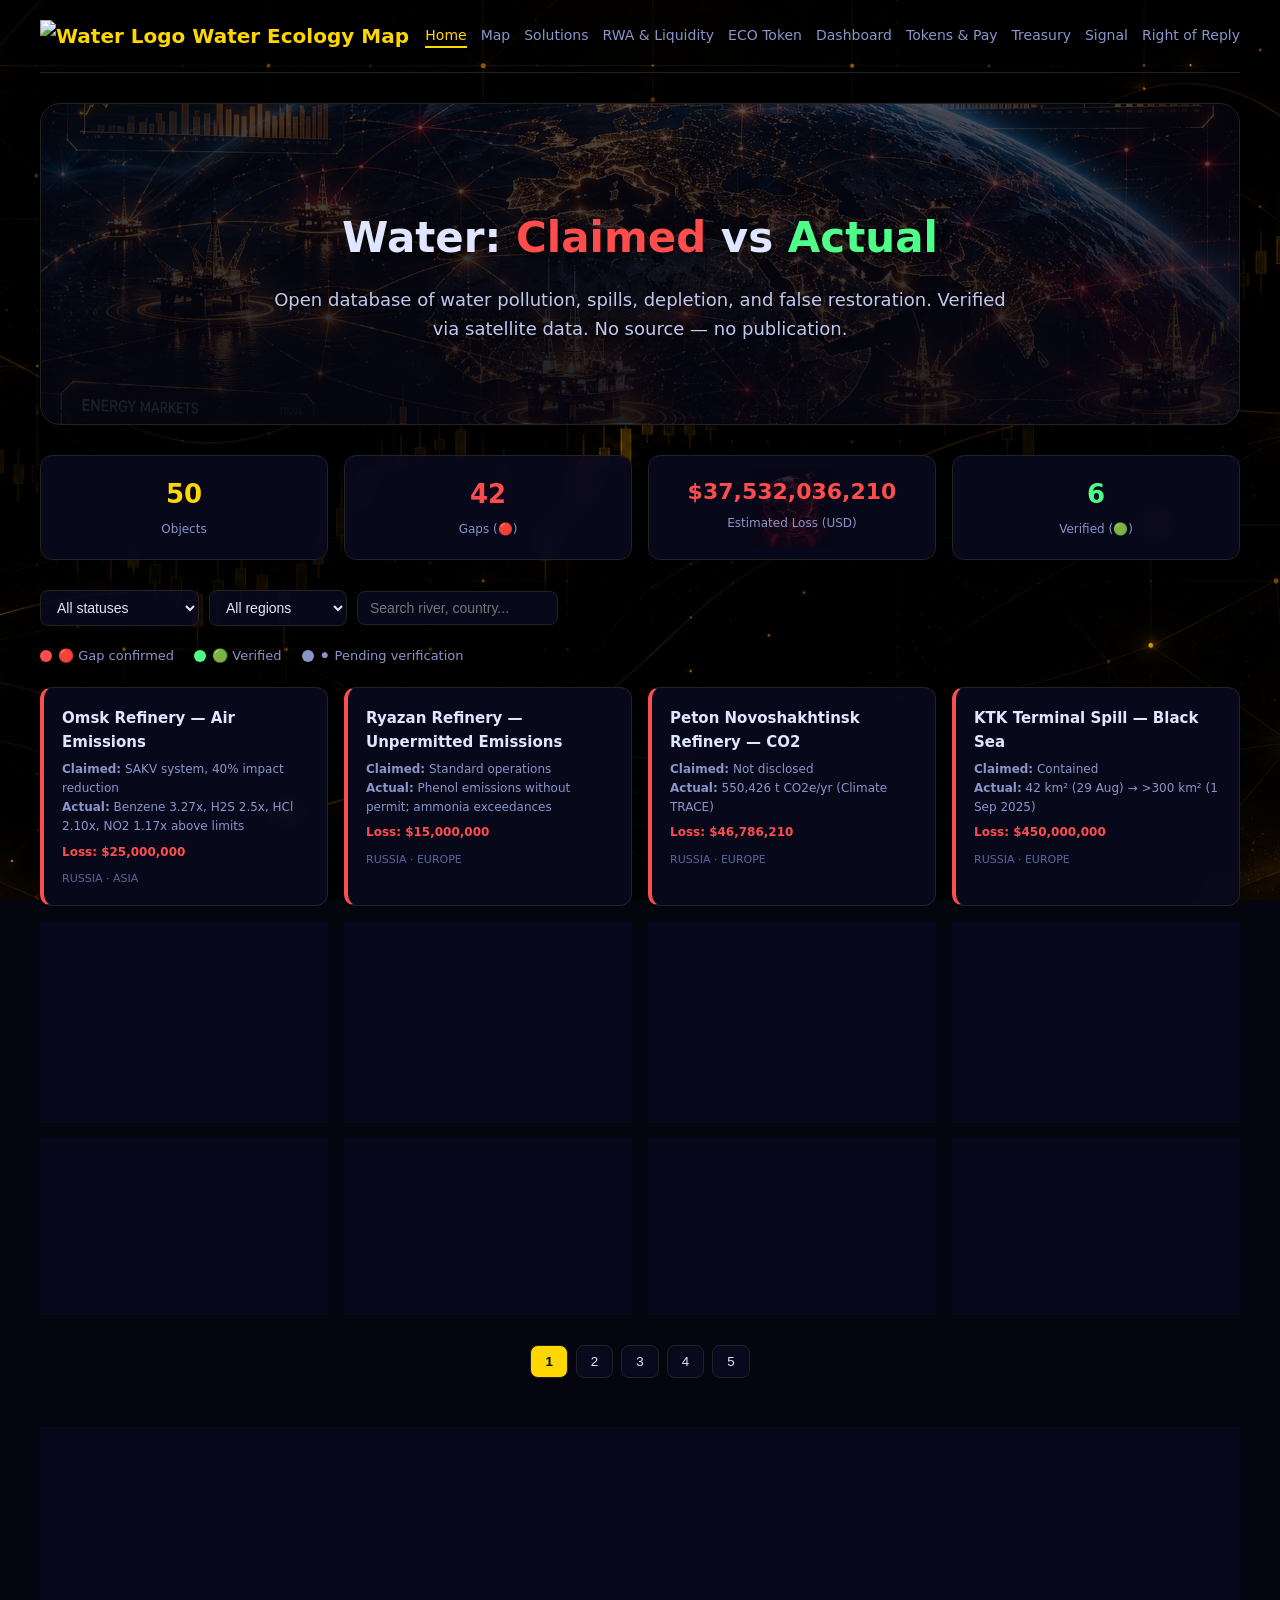
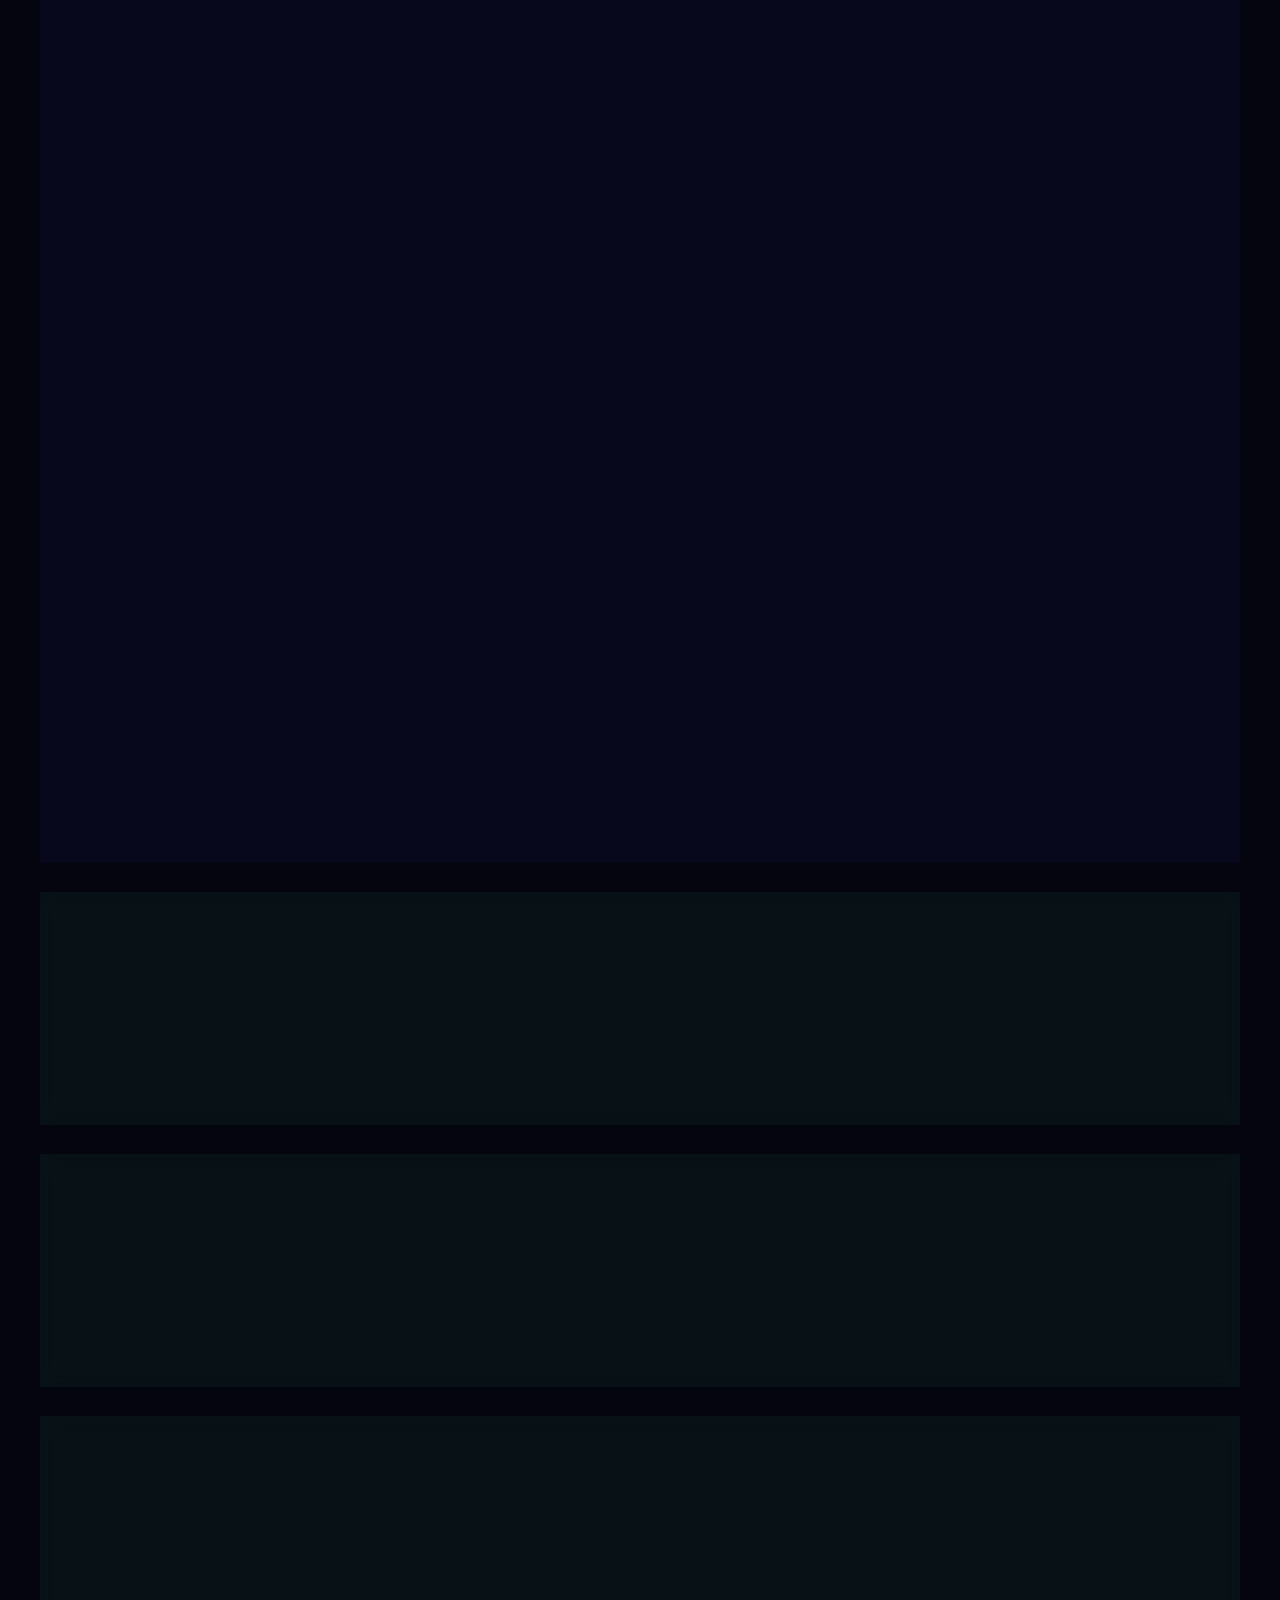
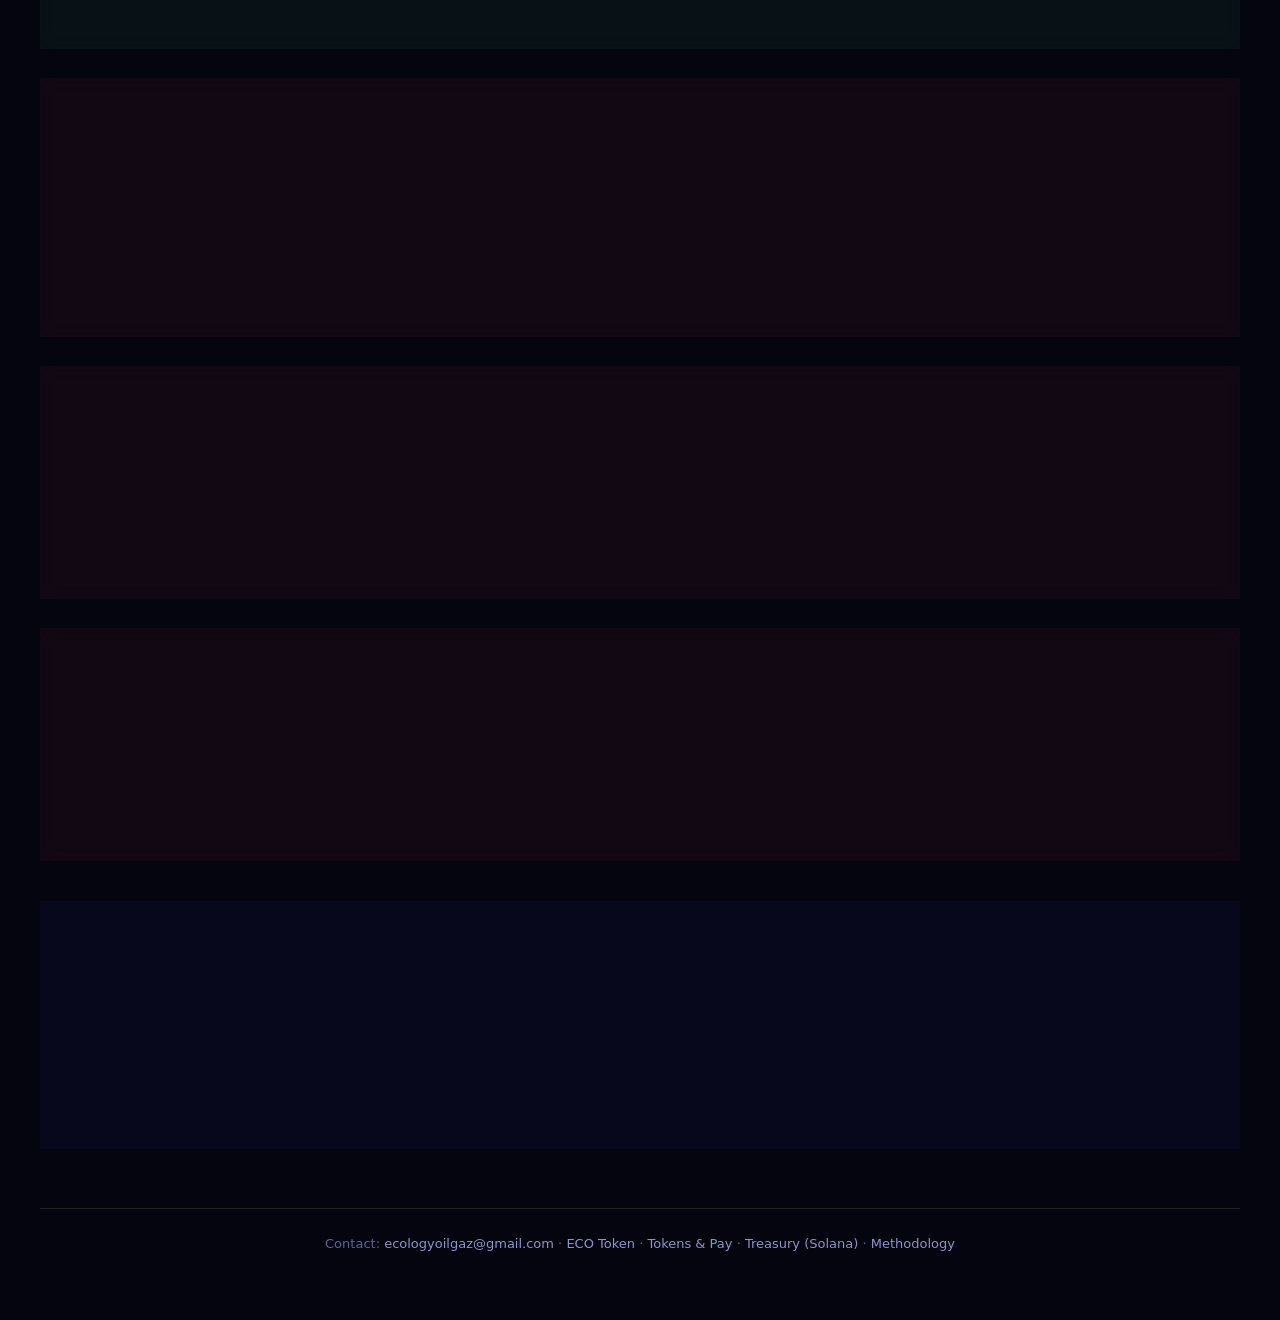
==== commit b132c3a8: "Update index.html" ====
--- a/index.html
+++ b/index.html
@@ -70,7 +70,7 @@
       If a project is approved but shows no satellite-verified progress, it belongs on our Gap Map.
     </p>
 
-    <h3>Central Asia (CA)</h3>
+    <h3>Central Asia (CA) — Water Supply Projects</h3>
     <table style="width:100%; margin-bottom: 25px;">
       <thead><tr><th>Institution</th><th>Project</th><th>Focus</th><th>Link</th></tr></thead>
       <tbody>
@@ -130,24 +130,10 @@
           <td>Drinking water losses & economic justification ($200M/yr)</td>
           <td><a href="report-pipes-kg.html" class="btn-primary" style="padding: 4px 10px; font-size: 12px; margin-top: 0; background: var(--green); color: #000;">Read Report →</a></td>
         </tr>
-        
-        <!-- ОТЧЕТЫ ПО МАСЛУ В ЦА -->
-        <tr>
-          <td><strong>EcoAudit CA</strong></td>
-          <td>Preliminary Report: Waste Oils (Kazakhstan)</td>
-          <td>Generation, collection & damage assessment ($72M–$839M)</td>
-          <td><a href="report-oil-kz.html" class="btn-primary" style="padding: 4px 10px; font-size: 12px; margin-top: 0;">Read Report →</a></td>
-        </tr>
-        <tr>
-          <td><strong>EcoAudit CA</strong></td>
-          <td>Preliminary Report: Waste Oils (Tajikistan)</td>
-          <td>Generation & damage assessment ($33M–$257M)</td>
-          <td><a href="report-oil-tj.html" class="btn-primary" style="padding: 4px 10px; font-size: 12px; margin-top: 0;">Read Report →</a></td>
-        </tr>
       </tbody>
     </table>
 
-    <h3>Global / Other Regions</h3>
+    <h3>Global / Other Regions — Waste Oil Reports</h3>
     <table style="width:100%;">
       <thead><tr><th>Institution</th><th>Project</th><th>Focus</th><th>Link</th></tr></thead>
       <tbody>
@@ -163,17 +149,30 @@
           <td>Public investment management for water/climate</td>
           <td><a href="https://www.elibrary.imf.org/view/journals/029/2026/011/article-A001-en.xml" target="_blank">View Report →</a></td>
         </tr>
-        <tr>
-          <td><strong>EcoAudit CA</strong></td>
-          <td>Preliminary Report: Waste Oil Burning (Uzbekistan)</td>
+        <!-- ОТЧЕТЫ ПО МАСЛУ -->
+        <tr>
+          <td><strong>EcoAudit CA</strong></td>
+          <td>Preliminary Report: Waste Oils (Uzbekistan)</td>
           <td>Emissions & damage assessment ($150M–$1.2B)</td>
           <td><a href="report-oil-uz.html" class="btn-primary" style="padding: 4px 10px; font-size: 12px; margin-top: 0;">Read Report →</a></td>
         </tr>
+        <tr>
+          <td><strong>EcoAudit CA</strong></td>
+          <td>Preliminary Report: Waste Oils (Kazakhstan)</td>
+          <td>Generation, collection & damage assessment ($72M–$839M)</td>
+          <td><a href="report-oil-kz.html" class="btn-primary" style="padding: 4px 10px; font-size: 12px; margin-top: 0;">Read Report →</a></td>
+        </tr>
+        <tr>
+          <td><strong>EcoAudit CA</strong></td>
+          <td>Preliminary Report: Waste Oils (Tajikistan)</td>
+          <td>Generation & damage assessment ($33M–$257M)</td>
+          <td><a href="report-oil-tj.html" class="btn-primary" style="padding: 4px 10px; font-size: 12px; margin-top: 0;">Read Report →</a></td>
+        </tr>
       </tbody>
     </table>
   </section>
 
-  <!-- БЛОКИ ОТЧЁТОВ -->
+  <!-- БЛОКИ ОТЧЁТОВ ПО ТРУБАМ (ЗЕЛЁНЫЕ) -->
   <section class="detail-block" style="border: 2px solid var(--green); background: rgba(77, 255, 136, 0.05); margin-top: 30px; text-align: center;">
     <h2 style="color: var(--green); margin-top: 0;">🟢 New Report: Systemic Water Supply Problems & Composite Pipes (Uzbekistan)</h2>
     <p style="max-width: 800px; margin: 0 auto 20px auto; color: var(--text); font-size: 16px;">
@@ -201,6 +200,16 @@
     <a href="report-pipes-kg.html" class="btn-primary" style="background: var(--green); color: #000; font-size: 16px; padding: 14px 34px;">Read Full Report (EN) →</a>
   </section>
 
+  <!-- БЛОКИ ОТЧЁТОВ ПО МАСЛУ (КРАСНЫЕ) -->
+  <section class="detail-block" style="border: 2px solid var(--red); background: rgba(255, 77, 77, 0.05); margin-top: 30px; text-align: center;">
+    <h2 style="color: var(--red); margin-top: 0;">🔴 Report: Waste Oils in Uzbekistan</h2>
+    <p style="max-width: 800px; margin: 0 auto 20px auto; color: var(--text); font-size: 16px;">
+      Preliminary environmental assessment of emissions and damage from burning waste oils in boilers and greenhouses. 
+      Estimated damage: <strong>$150M – $1.2B</strong>. Includes official inspection data and media coverage.
+    </p>
+    <a href="report-oil-uz.html" class="btn-primary" style="background: var(--red); font-size: 16px; padding: 14px 34px;">Read Full Report (EN) →</a>
+  </section>
+
   <section class="detail-block" style="border: 2px solid var(--red); background: rgba(255, 77, 77, 0.05); margin-top: 30px; text-align: center;">
     <h2 style="color: var(--red); margin-top: 0;">🔴 Report: Waste Oils in Kazakhstan</h2>
     <p style="max-width: 800px; margin: 0 auto 20px auto; color: var(--text); font-size: 16px;">
@@ -217,15 +226,6 @@
       Estimated damage: <strong>$33M – $257M</strong>.
     </p>
     <a href="report-oil-tj.html" class="btn-primary" style="background: var(--red); font-size: 16px; padding: 14px 34px;">Read Full Report (EN) →</a>
-  </section>
-
-  <section class="detail-block" style="border: 2px solid var(--red); background: rgba(255, 77, 77, 0.05); margin-top: 30px; text-align: center;">
-    <h2 style="color: var(--red); margin-top: 0;">🔴 Report: Waste Oil Burning in Uzbekistan</h2>
-    <p style="max-width: 800px; margin: 0 auto 20px auto; color: var(--text); font-size: 16px;">
-      Preliminary environmental assessment of emissions and damage from burning waste oils in boilers and greenhouses. 
-      Estimated damage: <strong>$150M – $1.2B</strong>. Includes official inspection data and media coverage.
-    </p>
-    <a href="report-oil-uz.html" class="btn-primary" style="background: var(--red); font-size: 16px; padding: 14px 34px;">Read Full Report (EN) →</a>
   </section>
 
   <section class="detail-block" style="text-align:center; border-color: var(--gold); margin-top: 40px;">
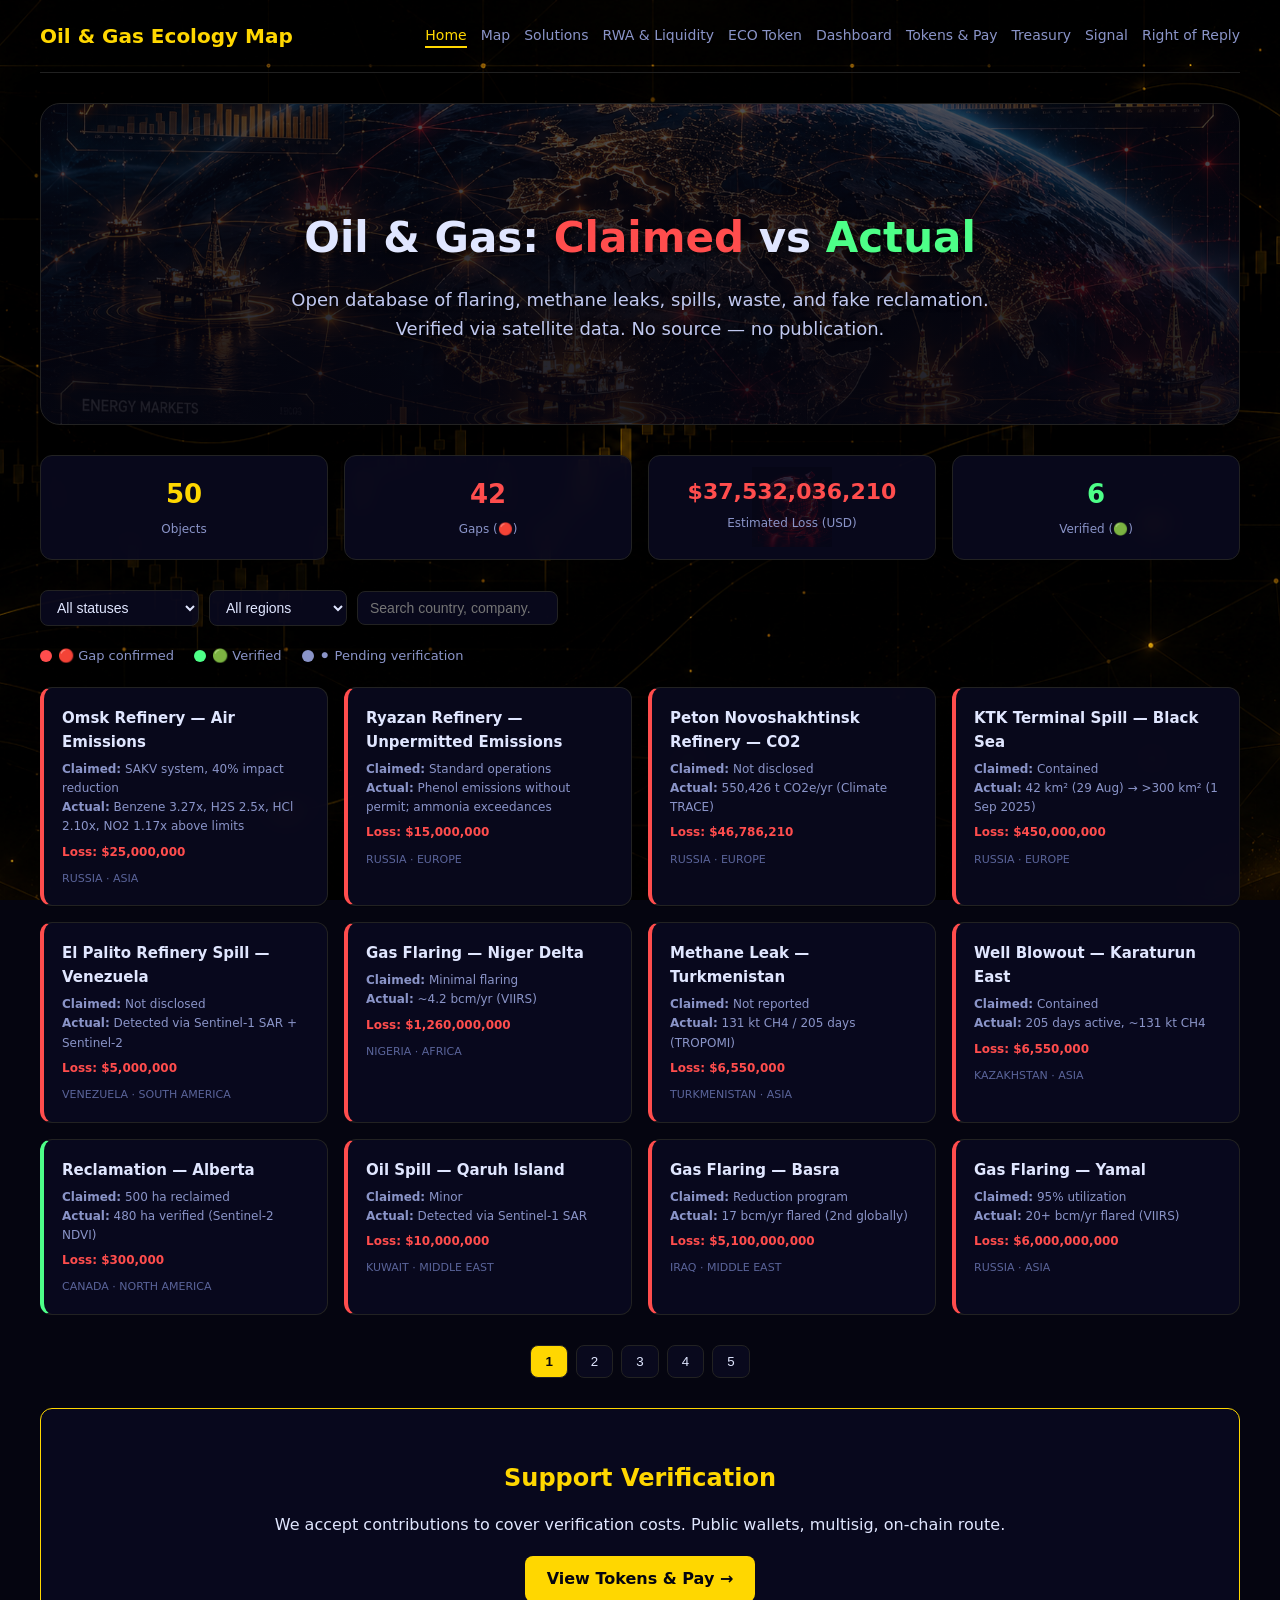
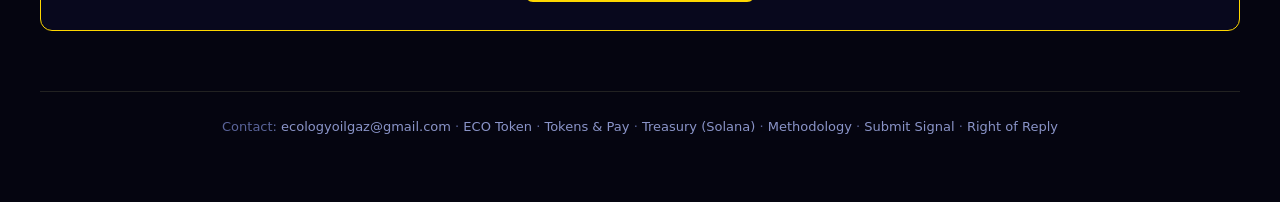
==== commit 2e136d04: "Update index.html" ====
--- a/index.html
+++ b/index.html
@@ -3,13 +3,14 @@
 <head>
 <meta charset="UTF-8">
 <meta name="viewport" content="width=device-width,initial-scale=1">
-<title>Water Ecology Map — Claimed vs Actual</title>
-<link rel="icon" href="water-icon-loss.png" type="image/png">
+<title>Oil & Gas Ecology Map — Claimed vs Actual</title>
+<meta name="description" content="Open database of oil & gas gaps: flaring, methane leaks, spills, waste, fake reclamation. Verified via VIIRS, TROPOMI, Sentinel.">
+<link rel="icon" href="favicon.png" type="image/png">
 <link rel="stylesheet" href="style.css">
 </head>
 <body>
 <header>
-  <div class="logo"><img src="water-logo.png" alt="Water Logo"> Water Ecology Map</div>
+  <div class="logo">Oil & Gas Ecology Map</div>
   <nav>
     <a href="index.html" class="active">Home</a>
     <a href="map.html">Map</a>
@@ -25,12 +26,10 @@
 </header>
 <main>
   <section class="hero">
-    <h1>Water: <span class="red">Claimed</span> vs <span class="green">Actual</span></h1>
-    <p>Open database of water pollution, spills, depletion, and false restoration. Verified via satellite data. No source — no publication.</p>
+    <h1>Oil & Gas: <span class="red">Claimed</span> vs <span class="green">Actual</span></h1>
+    <p>Open database of flaring, methane leaks, spills, waste, and fake reclamation. Verified via satellite data. No source — no publication.</p>
   </section>
-  
   <section class="stats" id="stats"></section>
-  
   <div class="filters">
     <select id="filter-status">
       <option value="">All statuses</option>
@@ -40,198 +39,23 @@
     </select>
     <select id="filter-region">
       <option value="">All regions</option>
-      <option>Africa</option>
-      <option>Asia</option>
-      <option>Central Asia</option>
-      <option>Europe</option>
-      <option>North America</option>
-      <option>South America</option>
-      <option>Oceania</option>
-      <option>Middle East</option>
-      <option>Global</option>
+      <option>Africa</option><option>Asia</option><option>Europe</option>
+      <option>North America</option><option>South America</option>
+      <option>Oceania</option><option>Middle East</option>
     </select>
-    <input id="filter-search" type="search" placeholder="Search river, country...">
+    <input id="filter-search" type="search" placeholder="Search country, company...">
   </div>
-  
   <div class="legend">
     <span><i class="dot red"></i> 🔴 Gap confirmed</span>
     <span><i class="dot green"></i> 🟢 Verified</span>
     <span><i class="dot gray"></i> ⚫ Pending verification</span>
   </div>
-  
   <section id="cards" class="grid"></section>
   <div id="pagination" class="pagination"></div>
-
-  <!-- БЛОК IFI PROJECT TRACKER -->
-  <section class="detail-block" style="border-left: 4px solid var(--gold); margin-top: 50px;">
-    <h2>Global Water Projects (IFI Tracker)</h2>
-    <p style="color:var(--muted); margin-bottom: 20px;">
-      Track water-related projects funded by International Financial Institutions (IFIs). 
-      If a project is approved but shows no satellite-verified progress, it belongs on our Gap Map.
-    </p>
-
-    <h3>Central Asia (CA) — Water Supply Projects</h3>
-    <table style="width:100%; margin-bottom: 25px;">
-      <thead><tr><th>Institution</th><th>Project</th><th>Focus</th><th>Link</th></tr></thead>
-      <tbody>
-        <tr>
-          <td><strong>World Bank</strong></td>
-          <td>Central Asia Water Efficiency Cooperation (CAWEC)</td>
-          <td>Transboundary water efficiency ($20M IDA Grant)</td>
-          <td><a href="https://projects.worldbank.org/en/projects-operations/project-detail/P515897" target="_blank">View Project →</a></td>
-        </tr>
-        <tr>
-          <td><strong>World Bank</strong></td>
-          <td>Uzbekistan National Irrigation & Energy Efficiency (NIEEIP)</td>
-          <td>Irrigation modernization ($200M)</td>
-          <td><a href="https://projects.worldbank.org/en/projects-operations/project-detail/P504600" target="_blank">View Project →</a></td>
-        </tr>
-        <tr>
-          <td><strong>ADB</strong></td>
-          <td>Glaciers to Farms (Central Asia)</td>
-          <td>Climate adaptation for glacier-fed basins ($3.25B program)</td>
-          <td><a href="https://www.adb.org/news/green-climate-fund-approves-250-million-adb-glacial-melt-adaptation-program-central-asia-south" target="_blank">View Program →</a></td>
-        </tr>
-        <tr>
-          <td><strong>ADB</strong></td>
-          <td>Yesil River Basin Solutions (Kazakhstan)</td>
-          <td>Flood risk reduction & dam safety</td>
-          <td><a href="https://www.adb.org/projects/59509-002/main" target="_blank">View Project →</a></td>
-        </tr>
-        <tr>
-          <td><strong>EBRD</strong></td>
-          <td>Resilient Water Systems (Kyrgyz Republic & Tajikistan)</td>
-          <td>Climate-resilient water supply (€100M EBRD + €55M GCF)</td>
-          <td><a href="https://www.ebrd.com/home/news-and-events/news/2026/ebrd-and-gcf-launch-climate-resilience-programme-for-water-syste.html" target="_blank">View Program →</a></td>
-        </tr>
-        <tr>
-          <td><strong>EBRD</strong></td>
-          <td>Kulob Water & Wastewater (Tajikistan)</td>
-          <td>Clean water access for 100,000+ people (€6.2M)</td>
-          <td><a href="https://www.ebrd.com/home/news-and-events/news/2026/ebrd-channels-eur-554-million-to-infrastructure-projects-in-tajikistan.html" target="_blank">View Project →</a></td>
-        </tr>
-        
-        <!-- ОТЧЕТЫ ПО ТРУБАМ В ЦА -->
-        <tr>
-          <td><strong>EcoAudit CA</strong></td>
-          <td>Modular Composite Pipe Plants (Uzbekistan)</td>
-          <td>Trunk main replacement & water loss reduction ($523M/yr)</td>
-          <td><a href="report-pipes-uz.html" class="btn-primary" style="padding: 4px 10px; font-size: 12px; margin-top: 0; background: var(--green); color: #000;">Read Report →</a></td>
-        </tr>
-        <tr>
-          <td><strong>EcoAudit CA</strong></td>
-          <td>Modular Composite Pipe Plants (Kazakhstan)</td>
-          <td>Drinking water losses & economic justification ($892M/yr)</td>
-          <td><a href="report-pipes-kz.html" class="btn-primary" style="padding: 4px 10px; font-size: 12px; margin-top: 0; background: var(--green); color: #000;">Read Report →</a></td>
-        </tr>
-        <tr>
-          <td><strong>EcoAudit CA</strong></td>
-          <td>Modular Composite Pipe Plants (Kyrgyzstan)</td>
-          <td>Drinking water losses & economic justification ($200M/yr)</td>
-          <td><a href="report-pipes-kg.html" class="btn-primary" style="padding: 4px 10px; font-size: 12px; margin-top: 0; background: var(--green); color: #000;">Read Report →</a></td>
-        </tr>
-      </tbody>
-    </table>
-
-    <h3>Global / Other Regions — Waste Oil Reports</h3>
-    <table style="width:100%;">
-      <thead><tr><th>Institution</th><th>Project</th><th>Focus</th><th>Link</th></tr></thead>
-      <tbody>
-        <tr>
-          <td><strong>World Bank</strong></td>
-          <td>Water Efficiency and Conservation MPA (Multi-Region)</td>
-          <td>Regional water efficiency framework</td>
-          <td><a href="https://projects.worldbank.org/en/projects-operations/project-detail/P515897" target="_blank">View Framework →</a></td>
-        </tr>
-        <tr>
-          <td><strong>IMF</strong></td>
-          <td>Uzbekistan PIMA with Climate Module</td>
-          <td>Public investment management for water/climate</td>
-          <td><a href="https://www.elibrary.imf.org/view/journals/029/2026/011/article-A001-en.xml" target="_blank">View Report →</a></td>
-        </tr>
-        <!-- ОТЧЕТЫ ПО МАСЛУ -->
-        <tr>
-          <td><strong>EcoAudit CA</strong></td>
-          <td>Preliminary Report: Waste Oils (Uzbekistan)</td>
-          <td>Emissions & damage assessment ($150M–$1.2B)</td>
-          <td><a href="report-oil-uz.html" class="btn-primary" style="padding: 4px 10px; font-size: 12px; margin-top: 0;">Read Report →</a></td>
-        </tr>
-        <tr>
-          <td><strong>EcoAudit CA</strong></td>
-          <td>Preliminary Report: Waste Oils (Kazakhstan)</td>
-          <td>Generation, collection & damage assessment ($72M–$839M)</td>
-          <td><a href="report-oil-kz.html" class="btn-primary" style="padding: 4px 10px; font-size: 12px; margin-top: 0;">Read Report →</a></td>
-        </tr>
-        <tr>
-          <td><strong>EcoAudit CA</strong></td>
-          <td>Preliminary Report: Waste Oils (Tajikistan)</td>
-          <td>Generation & damage assessment ($33M–$257M)</td>
-          <td><a href="report-oil-tj.html" class="btn-primary" style="padding: 4px 10px; font-size: 12px; margin-top: 0;">Read Report →</a></td>
-        </tr>
-      </tbody>
-    </table>
-  </section>
-
-  <!-- БЛОКИ ОТЧЁТОВ ПО ТРУБАМ (ЗЕЛЁНЫЕ) -->
-  <section class="detail-block" style="border: 2px solid var(--green); background: rgba(77, 255, 136, 0.05); margin-top: 30px; text-align: center;">
-    <h2 style="color: var(--green); margin-top: 0;">🟢 New Report: Systemic Water Supply Problems & Composite Pipes (Uzbekistan)</h2>
-    <p style="max-width: 800px; margin: 0 auto 20px auto; color: var(--text); font-size: 16px;">
-      Economic justification for replacing worn-out trunk mains and transitioning to local production of composite pipes. 
-      Estimated annual benefit: <strong>$523M+</strong> with 12 modular plants.
-    </p>
-    <a href="report-pipes-uz.html" class="btn-primary" style="background: var(--green); color: #000; font-size: 16px; padding: 14px 34px;">Read Full Report (EN) →</a>
-  </section>
-
-  <section class="detail-block" style="border: 2px solid var(--green); background: rgba(77, 255, 136, 0.05); margin-top: 30px; text-align: center;">
-    <h2 style="color: var(--green); margin-top: 0;">🟢 New Report: Drinking Water Losses & Modular Pipes (Kazakhstan)</h2>
-    <p style="max-width: 800px; margin: 0 auto 20px auto; color: var(--text); font-size: 16px;">
-      Analysis of contradictory data (6.8% official vs 20% actual) and economic justification for 20 modular plants. 
-      Estimated annual benefit: <strong>$892M</strong>.
-    </p>
-    <a href="report-pipes-kz.html" class="btn-primary" style="background: var(--green); color: #000; font-size: 16px; padding: 14px 34px;">Read Full Report (EN) →</a>
-  </section>
-
-  <section class="detail-block" style="border: 2px solid var(--green); background: rgba(77, 255, 136, 0.05); margin-top: 30px; text-align: center;">
-    <h2 style="color: var(--green); margin-top: 0;">🟢 New Report: Drinking Water Losses & Modular Pipes (Kyrgyzstan)</h2>
-    <p style="max-width: 800px; margin: 0 auto 20px auto; color: var(--text); font-size: 16px;">
-      Every fourth cubic meter is lost. Economic justification for 9 modular plants to address 80% network wear. 
-      Estimated annual benefit: <strong>$200M</strong>.
-    </p>
-    <a href="report-pipes-kg.html" class="btn-primary" style="background: var(--green); color: #000; font-size: 16px; padding: 14px 34px;">Read Full Report (EN) →</a>
-  </section>
-
-  <!-- БЛОКИ ОТЧЁТОВ ПО МАСЛУ (КРАСНЫЕ) -->
-  <section class="detail-block" style="border: 2px solid var(--red); background: rgba(255, 77, 77, 0.05); margin-top: 30px; text-align: center;">
-    <h2 style="color: var(--red); margin-top: 0;">🔴 Report: Waste Oils in Uzbekistan</h2>
-    <p style="max-width: 800px; margin: 0 auto 20px auto; color: var(--text); font-size: 16px;">
-      Preliminary environmental assessment of emissions and damage from burning waste oils in boilers and greenhouses. 
-      Estimated damage: <strong>$150M – $1.2B</strong>. Includes official inspection data and media coverage.
-    </p>
-    <a href="report-oil-uz.html" class="btn-primary" style="background: var(--red); font-size: 16px; padding: 14px 34px;">Read Full Report (EN) →</a>
-  </section>
-
-  <section class="detail-block" style="border: 2px solid var(--red); background: rgba(255, 77, 77, 0.05); margin-top: 30px; text-align: center;">
-    <h2 style="color: var(--red); margin-top: 0;">🔴 Report: Waste Oils in Kazakhstan</h2>
-    <p style="max-width: 800px; margin: 0 auto 20px auto; color: var(--text); font-size: 16px;">
-      Assessment of generation, collection, and damage. Documented criminal case in Aktobe. 
-      Estimated damage: <strong>$72M – $839M</strong>.
-    </p>
-    <a href="report-oil-kz.html" class="btn-primary" style="background: var(--red); font-size: 16px; padding: 14px 34px;">Read Full Report (EN) →</a>
-  </section>
-
-  <section class="detail-block" style="border: 2px solid var(--red); background: rgba(255, 77, 77, 0.05); margin-top: 30px; text-align: center;">
-    <h2 style="color: var(--red); margin-top: 0;">🔴 Report: Waste Oils in Tajikistan</h2>
-    <p style="max-width: 800px; margin: 0 auto 20px auto; color: var(--text); font-size: 16px;">
-      Generation & damage assessment. Confirmed lack of processing infrastructure (acknowledged by the President). 
-      Estimated damage: <strong>$33M – $257M</strong>.
-    </p>
-    <a href="report-oil-tj.html" class="btn-primary" style="background: var(--red); font-size: 16px; padding: 14px 34px;">Read Full Report (EN) →</a>
-  </section>
-
-  <section class="detail-block" style="text-align:center; border-color: var(--gold); margin-top: 40px;">
+  <section class="detail-block" style="text-align:center; border-color: var(--gold);">
     <h2>Support Verification</h2>
-    <p style="max-width: 600px; margin: 0 auto 15px auto;">We accept contributions to cover satellite monitoring and legal defense. Public wallets, multisig, on-chain route.</p>
-    <a href="tokens.html" class="btn-primary">View Tokens & Pay →</a>
+    <p>We accept contributions to cover verification costs. Public wallets, multisig, on-chain route.</p>
+    <p><a href="tokens.html" class="btn-primary">View Tokens & Pay →</a></p>
   </section>
 </main>
 <footer>
@@ -239,7 +63,9 @@
     <a href="eco-token.html">ECO Token</a> ·
     <a href="tokens.html">Tokens & Pay</a> ·
     <a href="treasury.html">Treasury (Solana)</a> ·
-    <a href="methodology.html">Methodology</a>
+    <a href="methodology.html">Methodology</a> ·
+    <a href="signal.html">Submit Signal</a> ·
+    <a href="response.html">Right of Reply</a>
   </p>
 </footer>
 <script src="app.js"></script>
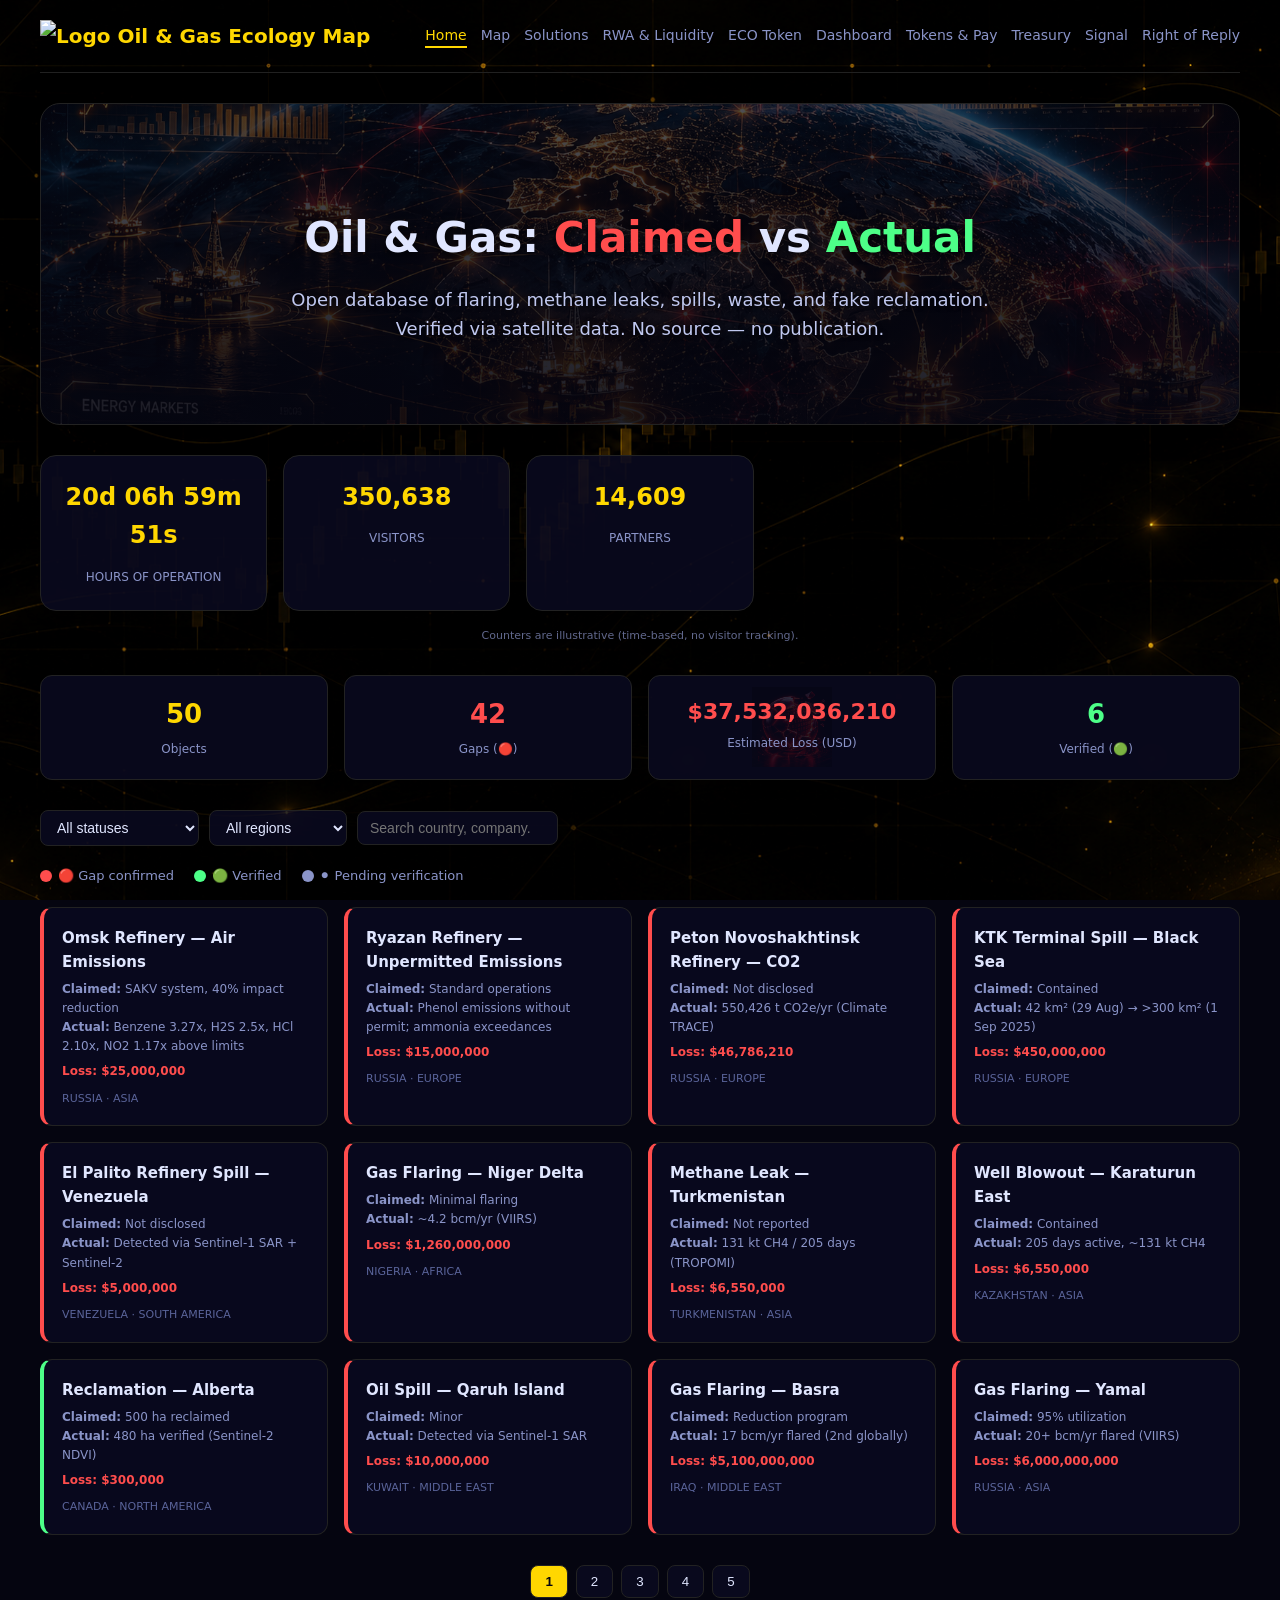
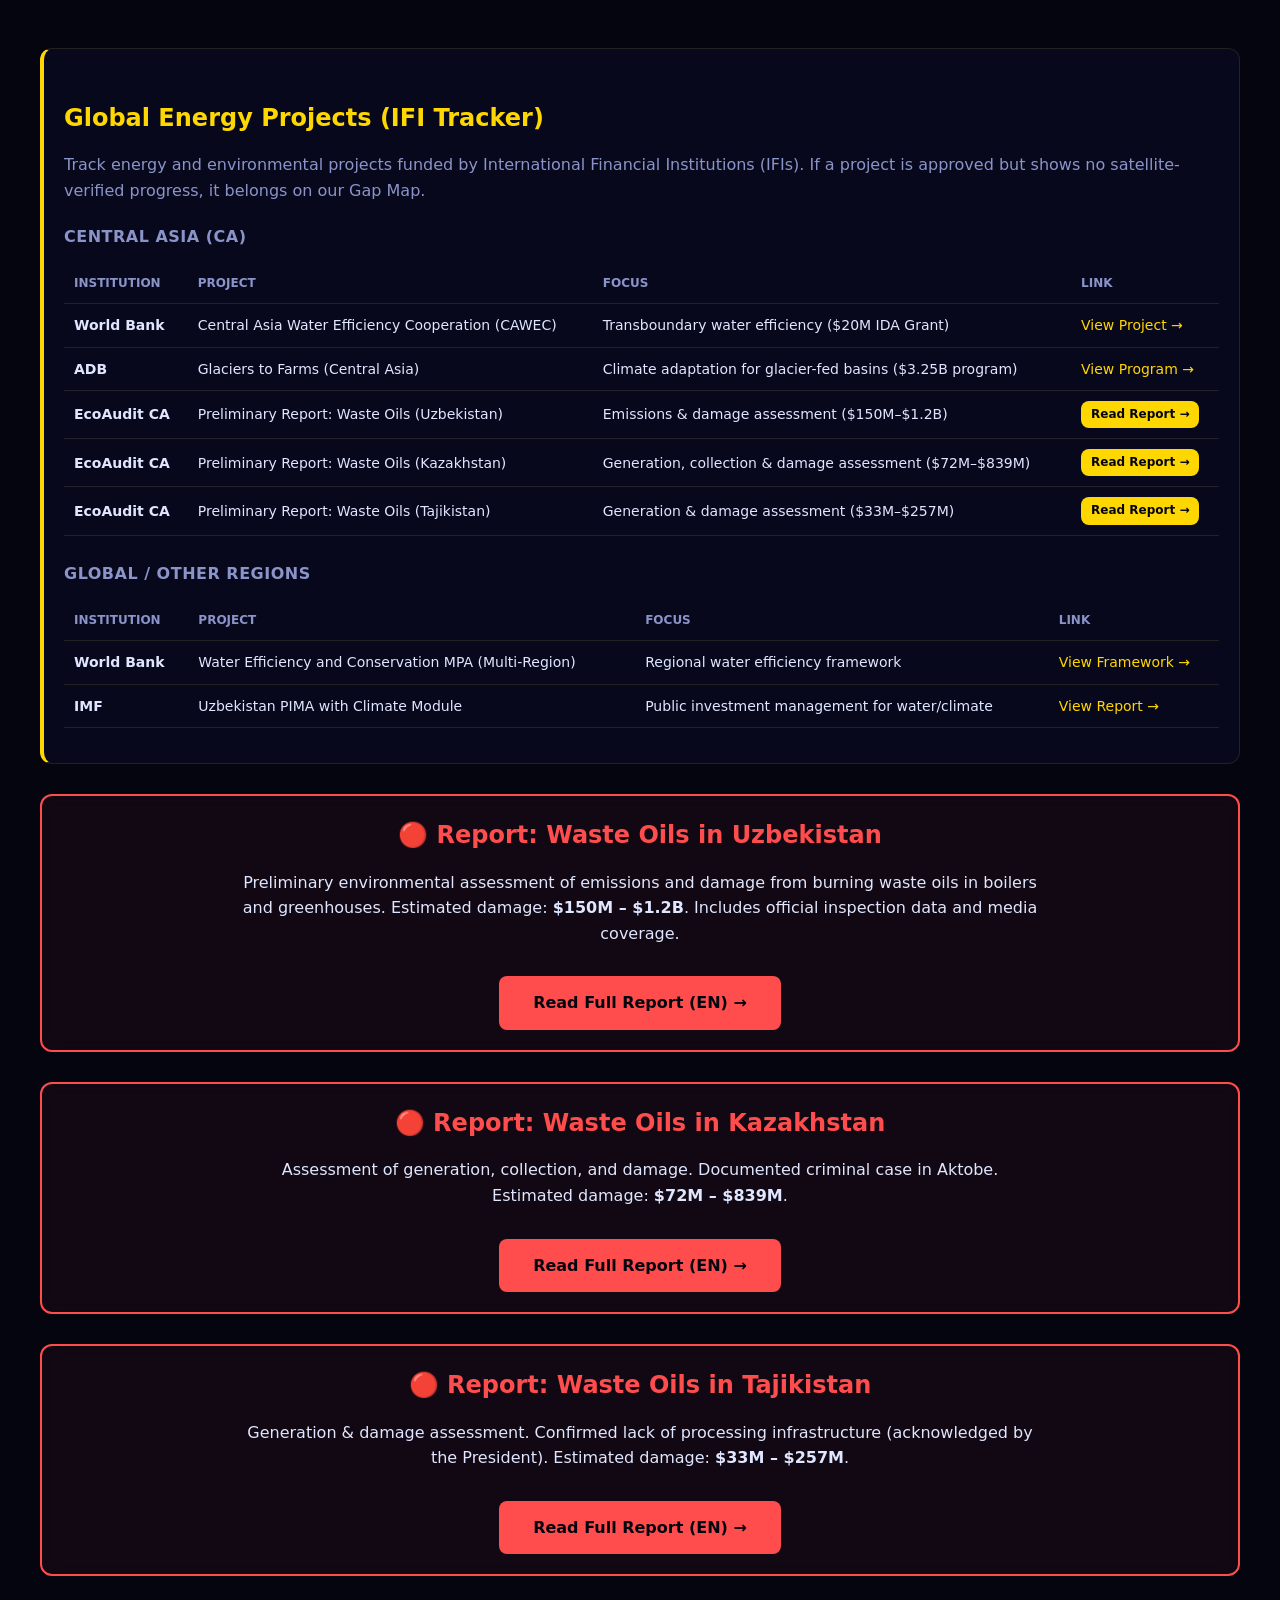
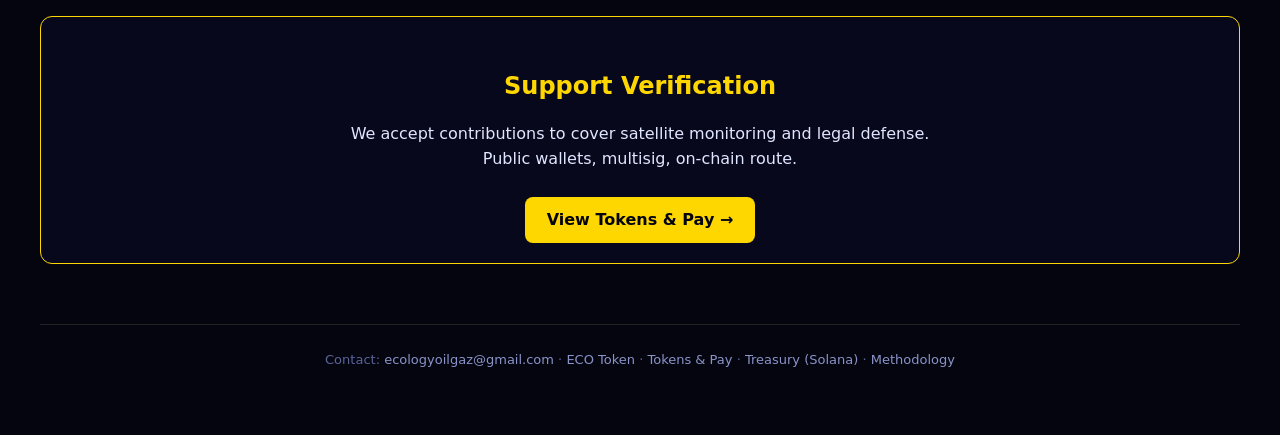
==== commit b6c30bab: "Update index.html" ====
--- a/index.html
+++ b/index.html
@@ -10,7 +10,7 @@
 </head>
 <body>
 <header>
-  <div class="logo">Oil & Gas Ecology Map</div>
+  <div class="logo"><img src="logo-header.png" alt="Logo"> Oil & Gas Ecology Map</div>
   <nav>
     <a href="index.html" class="active">Home</a>
     <a href="map.html">Map</a>
@@ -29,7 +29,10 @@
     <h1>Oil & Gas: <span class="red">Claimed</span> vs <span class="green">Actual</span></h1>
     <p>Open database of flaring, methane leaks, spills, waste, and fake reclamation. Verified via satellite data. No source — no publication.</p>
   </section>
+
+  <section id="live-counters"></section>
   <section class="stats" id="stats"></section>
+  
   <div class="filters">
     <select id="filter-status">
       <option value="">All statuses</option>
@@ -39,23 +42,125 @@
     </select>
     <select id="filter-region">
       <option value="">All regions</option>
-      <option>Africa</option><option>Asia</option><option>Europe</option>
-      <option>North America</option><option>South America</option>
-      <option>Oceania</option><option>Middle East</option>
+      <option>Africa</option>
+      <option>Asia</option>
+      <option>Central Asia</option>
+      <option>Europe</option>
+      <option>North America</option>
+      <option>South America</option>
+      <option>Oceania</option>
+      <option>Middle East</option>
+      <option>Global</option>
     </select>
     <input id="filter-search" type="search" placeholder="Search country, company...">
   </div>
+  
   <div class="legend">
     <span><i class="dot red"></i> 🔴 Gap confirmed</span>
     <span><i class="dot green"></i> 🟢 Verified</span>
     <span><i class="dot gray"></i> ⚫ Pending verification</span>
   </div>
+  
   <section id="cards" class="grid"></section>
   <div id="pagination" class="pagination"></div>
-  <section class="detail-block" style="text-align:center; border-color: var(--gold);">
+
+  <!-- IFI TRACKER -->
+  <section class="detail-block" style="border-left: 4px solid var(--gold); margin-top: 50px;">
+    <h2>Global Energy Projects (IFI Tracker)</h2>
+    <p style="color:var(--muted); margin-bottom: 20px;">
+      Track energy and environmental projects funded by International Financial Institutions (IFIs). 
+      If a project is approved but shows no satellite-verified progress, it belongs on our Gap Map.
+    </p>
+
+    <h3>Central Asia (CA)</h3>
+    <table style="width:100%; margin-bottom: 25px;">
+      <thead><tr><th>Institution</th><th>Project</th><th>Focus</th><th>Link</th></tr></thead>
+      <tbody>
+        <tr>
+          <td><strong>World Bank</strong></td>
+          <td>Central Asia Water Efficiency Cooperation (CAWEC)</td>
+          <td>Transboundary water efficiency ($20M IDA Grant)</td>
+          <td><a href="https://projects.worldbank.org/en/projects-operations/project-detail/P515897" target="_blank">View Project →</a></td>
+        </tr>
+        <tr>
+          <td><strong>ADB</strong></td>
+          <td>Glaciers to Farms (Central Asia)</td>
+          <td>Climate adaptation for glacier-fed basins ($3.25B program)</td>
+          <td><a href="https://www.adb.org/news/green-climate-fund-approves-250-million-adb-glacial-melt-adaptation-program-central-asia-south" target="_blank">View Program →</a></td>
+        </tr>
+        <tr>
+          <td><strong>EcoAudit CA</strong></td>
+          <td>Preliminary Report: Waste Oils (Uzbekistan)</td>
+          <td>Emissions & damage assessment ($150M–$1.2B)</td>
+          <td><a href="report-oil-uz.html" class="btn-primary" style="padding: 4px 10px; font-size: 12px; margin-top: 0;">Read Report →</a></td>
+        </tr>
+        <tr>
+          <td><strong>EcoAudit CA</strong></td>
+          <td>Preliminary Report: Waste Oils (Kazakhstan)</td>
+          <td>Generation, collection & damage assessment ($72M–$839M)</td>
+          <td><a href="report-oil-kz.html" class="btn-primary" style="padding: 4px 10px; font-size: 12px; margin-top: 0;">Read Report →</a></td>
+        </tr>
+        <tr>
+          <td><strong>EcoAudit CA</strong></td>
+          <td>Preliminary Report: Waste Oils (Tajikistan)</td>
+          <td>Generation & damage assessment ($33M–$257M)</td>
+          <td><a href="report-oil-tj.html" class="btn-primary" style="padding: 4px 10px; font-size: 12px; margin-top: 0;">Read Report →</a></td>
+        </tr>
+      </tbody>
+    </table>
+
+    <h3>Global / Other Regions</h3>
+    <table style="width:100%;">
+      <thead><tr><th>Institution</th><th>Project</th><th>Focus</th><th>Link</th></tr></thead>
+      <tbody>
+        <tr>
+          <td><strong>World Bank</strong></td>
+          <td>Water Efficiency and Conservation MPA (Multi-Region)</td>
+          <td>Regional water efficiency framework</td>
+          <td><a href="https://projects.worldbank.org/en/projects-operations/project-detail/P515897" target="_blank">View Framework →</a></td>
+        </tr>
+        <tr>
+          <td><strong>IMF</strong></td>
+          <td>Uzbekistan PIMA with Climate Module</td>
+          <td>Public investment management for water/climate</td>
+          <td><a href="https://www.elibrary.imf.org/view/journals/029/2026/011/article-A001-en.xml" target="_blank">View Report →</a></td>
+        </tr>
+      </tbody>
+    </table>
+  </section>
+
+  <!-- БЛОКИ ОТЧЁТОВ -->
+  <section class="detail-block" style="border: 2px solid var(--red); background: rgba(255, 77, 77, 0.05); margin-top: 30px; text-align: center;">
+    <h2 style="color: var(--red); margin-top: 0;">🔴 Report: Waste Oils in Uzbekistan</h2>
+    <p style="max-width: 800px; margin: 0 auto 20px auto; color: var(--text); font-size: 16px;">
+      Preliminary environmental assessment of emissions and damage from burning waste oils in boilers and greenhouses. 
+      Estimated damage: <strong>$150M – $1.2B</strong>. Includes official inspection data and media coverage.
+    </p>
+    <a href="report-oil-uz.html" class="btn-primary" style="background: var(--red); font-size: 16px; padding: 14px 34px;">Read Full Report (EN) →</a>
+  </section>
+
+  <section class="detail-block" style="border: 2px solid var(--red); background: rgba(255, 77, 77, 0.05); margin-top: 30px; text-align: center;">
+    <h2 style="color: var(--red); margin-top: 0;">🔴 Report: Waste Oils in Kazakhstan</h2>
+    <p style="max-width: 800px; margin: 0 auto 20px auto; color: var(--text); font-size: 16px;">
+      Assessment of generation, collection, and damage. Documented criminal case in Aktobe. 
+      Estimated damage: <strong>$72M – $839M</strong>.
+    </p>
+    <a href="report-oil-kz.html" class="btn-primary" style="background: var(--red); font-size: 16px; padding: 14px 34px;">Read Full Report (EN) →</a>
+  </section>
+
+  <section class="detail-block" style="border: 2px solid var(--red); background: rgba(255, 77, 77, 0.05); margin-top: 30px; text-align: center;">
+    <h2 style="color: var(--red); margin-top: 0;">🔴 Report: Waste Oils in Tajikistan</h2>
+    <p style="max-width: 800px; margin: 0 auto 20px auto; color: var(--text); font-size: 16px;">
+      Generation & damage assessment. Confirmed lack of processing infrastructure (acknowledged by the President). 
+      Estimated damage: <strong>$33M – $257M</strong>.
+    </p>
+    <a href="report-oil-tj.html" class="btn-primary" style="background: var(--red); font-size: 16px; padding: 14px 34px;">Read Full Report (EN) →</a>
+  </section>
+
+  <section class="detail-block" style="text-align:center; border-color: var(--gold); margin-top: 40px;">
     <h2>Support Verification</h2>
-    <p>We accept contributions to cover verification costs. Public wallets, multisig, on-chain route.</p>
-    <p><a href="tokens.html" class="btn-primary">View Tokens & Pay →</a></p>
+    <p style="max-width: 600px; margin: 0 auto 15px auto;">We accept contributions to cover satellite monitoring and legal defense. Public wallets, multisig, on-chain route.</p>
+    <a href="tokens.html" class="btn-primary">View Tokens & Pay →</a>
   </section>
 </main>
 <footer>
@@ -63,11 +168,10 @@
     <a href="eco-token.html">ECO Token</a> ·
     <a href="tokens.html">Tokens & Pay</a> ·
     <a href="treasury.html">Treasury (Solana)</a> ·
-    <a href="methodology.html">Methodology</a> ·
-    <a href="signal.html">Submit Signal</a> ·
-    <a href="response.html">Right of Reply</a>
+    <a href="methodology.html">Methodology</a>
   </p>
 </footer>
+<script src="counter.js"></script>
 <script src="app.js"></script>
 </body>
 </html>
--- a/style.css
+++ b/style.css
@@ -73,3 +73,8 @@
 
 @media(max-width:768px){.stats{grid-template-columns:1fr 1fr;}.hero h1{font-size:28px;}header{flex-direction:column;align-items:flex-start;}}
 @media(max-width:480px){.stats{grid-template-columns:1fr;}}
+#live-counters{display:grid;grid-template-columns:repeat(auto-fit,minmax(200px,1fr));gap:16px;margin:30px 0;}
+.counter-card{background:var(--card);border:1px solid var(--border);border-radius:16px;padding:22px 18px;text-align:center;}
+.counter-card .counter-val{display:block;font-size:24px;font-weight:700;color:var(--gold);margin-bottom:8px;}
+.counter-card .counter-lbl{font-size:12px;color:var(--muted);text-transform:uppercase;}
+.counter-note{grid-column:1/-1;font-size:11px;color:var(--muted);text-align:center;opacity:0.7;}
